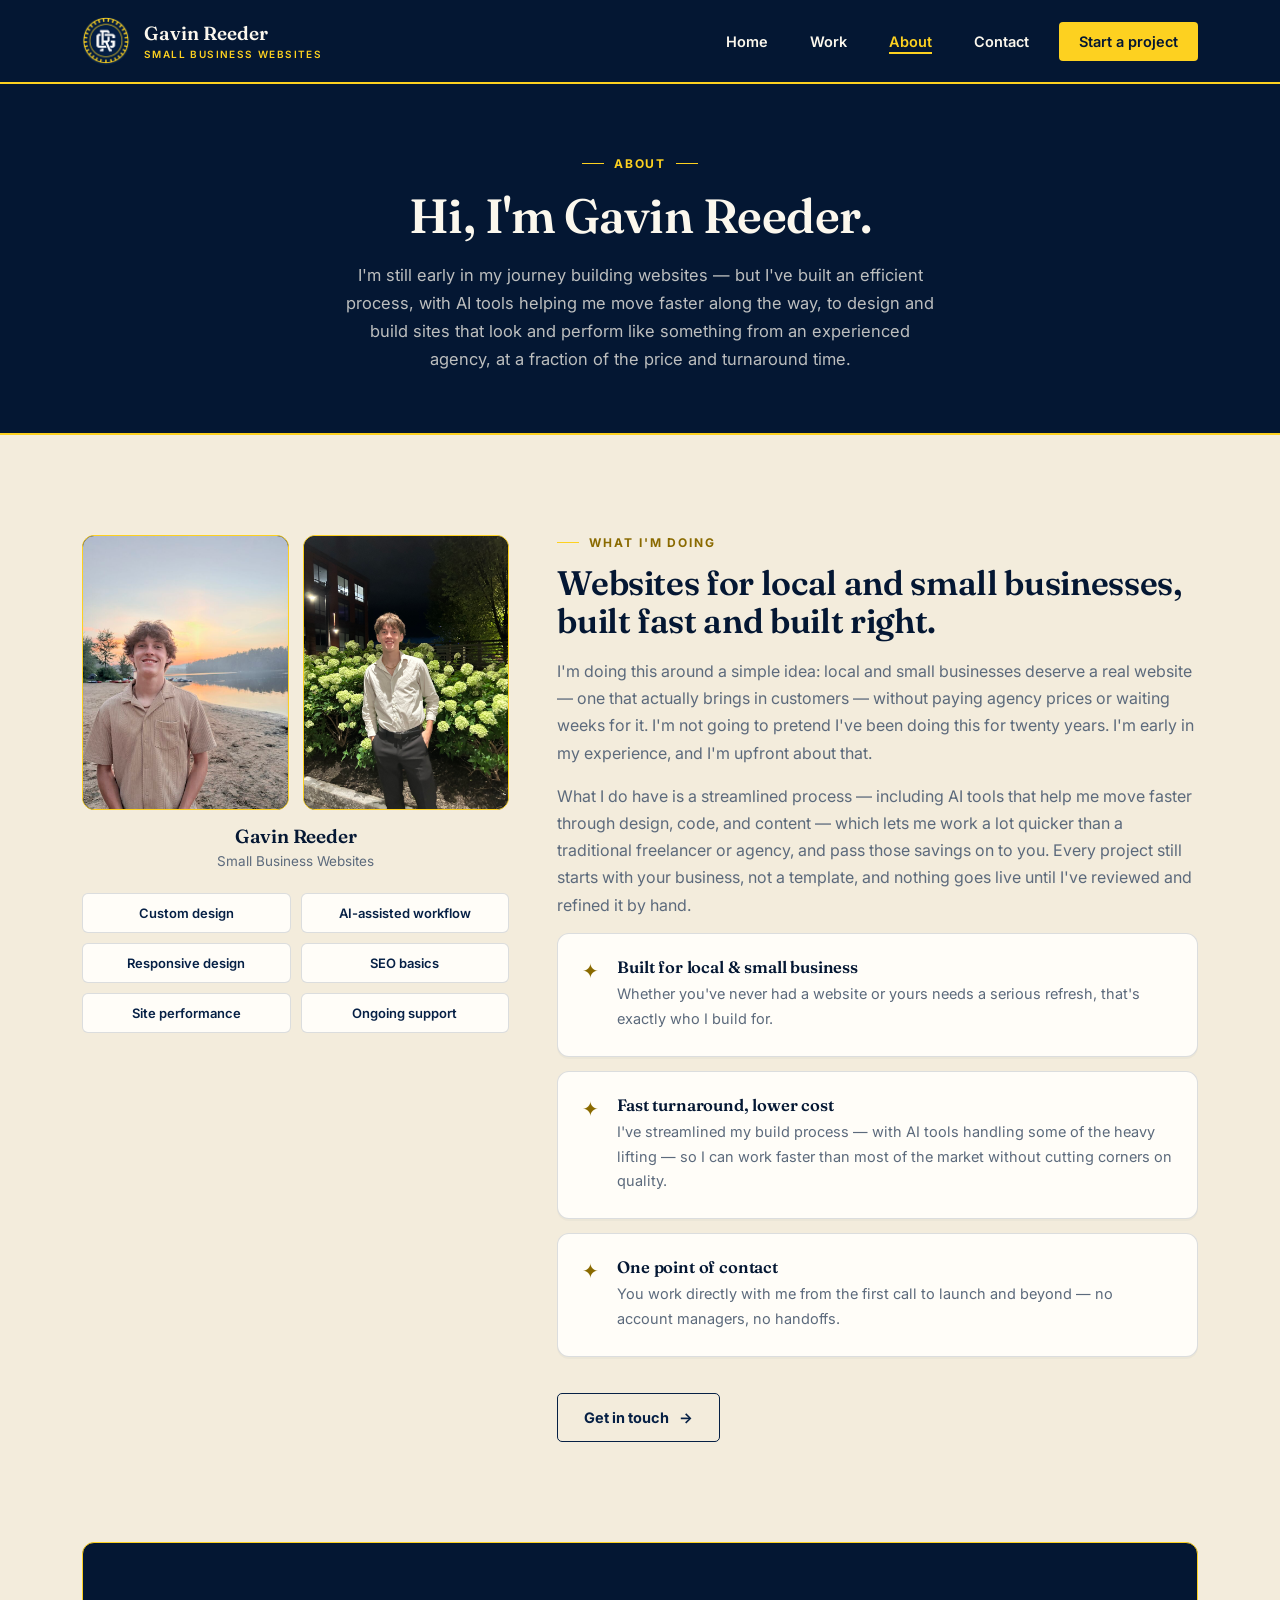
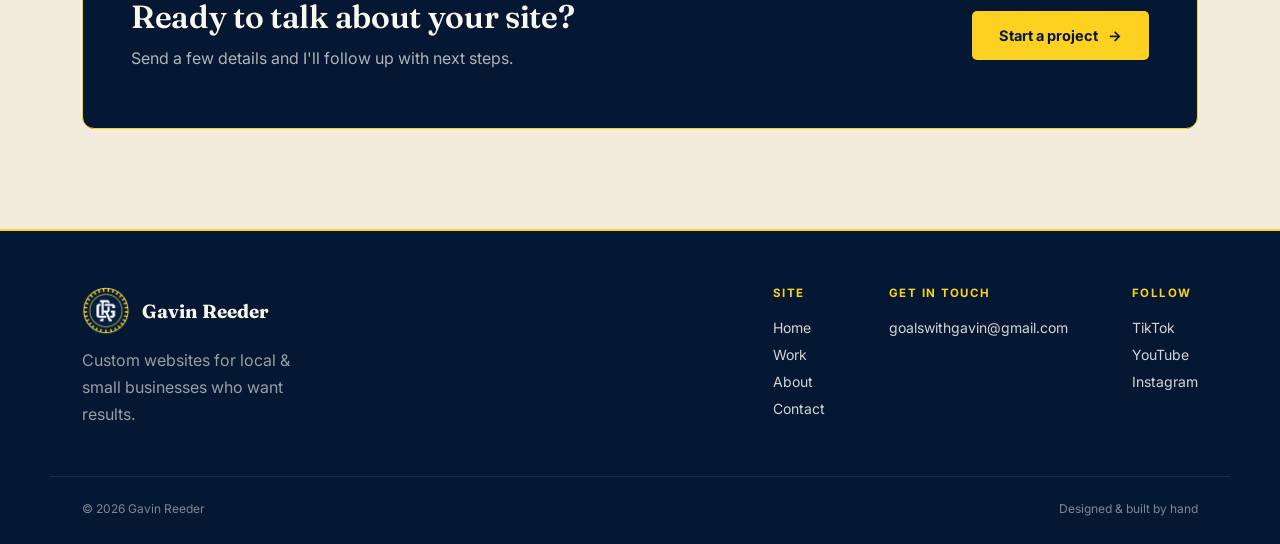
==== about.html @ 05ed4ef5 "Add files via upload" ====
<!DOCTYPE html>
<html lang="en">
<head>
<!-- Google tag (gtag.js) -->
<script async src="https://www.googletagmanager.com/gtag/js?id=G-11JY5V5HE5"></script>
<script>
  window.dataLayer = window.dataLayer || [];
  function gtag(){dataLayer.push(arguments);}
  gtag('js', new Date());

  gtag('config', 'G-11JY5V5HE5');
</script>
<meta charset="UTF-8">
<meta name="viewport" content="width=device-width, initial-scale=1.0">
<title>About — Gavin Reeder</title>
<meta name="description" content="About Gavin Reeder — custom websites for local and small businesses.">
<link rel="icon" href="/favicon.ico" sizes="48x48">
<link rel="icon" type="image/png" href="/favicon.png" sizes="192x192">
<link rel="apple-touch-icon" href="/apple-touch-icon.png">
<link rel="stylesheet" href="styles.css">
</head>
<body>

<nav class="site-nav">
  <div class="wrap">
    <a href="index.html" class="brand">
      <div class="seal sm"><div class="seal-core"><img src="logo-center.png" alt="Gavin Reeder"></div></div>
      <div class="brand-text">Gavin Reeder<small>Small Business Websites</small></div>
    </a>
    <button class="nav-toggle" aria-label="Toggle menu" aria-expanded="false">☰</button>
    <ul class="nav-links" data-mobile-open="false">
      <li><a href="index.html">Home</a></li>
      <li><a href="work.html">Work</a></li>
      <li><a href="about.html" aria-current="page">About</a></li>
      <li><a href="contact.html">Contact</a></li>
      <li><a href="contact.html" class="nav-cta">Start a project</a></li>
    </ul>
  </div>
</nav>

<header class="page-hero">
  <div class="wrap">
    <div class="eyebrow">About</div>
    <h1>Hi, I'm Gavin Reeder.</h1>
    <p class="lead">I'm still early in my journey building websites — but I've built an efficient process, with AI tools helping me move faster along the way, to design and build sites that look and perform like something from an experienced agency, at a fraction of the price and turnaround time.</p>
  </div>
</header>

<section>
  <div class="wrap about-grid">
    <div class="reveal">
      <div class="portrait-pair">
        <div class="portrait">
          <img src="gavin-reeder.jpg" alt="Gavin Reeder" style="width:100%; height:100%; object-fit:cover; border-radius:calc(var(--radius) - 1px);">
        </div>
        <div class="portrait">
          <img src="gavin-reeder-2.jpg" alt="Gavin Reeder" style="width:100%; height:100%; object-fit:cover; border-radius:calc(var(--radius) - 1px);">
        </div>
      </div>
      <div style="text-align:center; margin-top:16px;">
        <h3 style="font-size:19px;">Gavin Reeder</h3>
        <p style="font-size:13.5px; margin-top:2px;">Small Business Websites</p>
      </div>
      <div class="skills-list">
        <div>Custom design</div>
        <div>AI-assisted workflow</div>
        <div>Responsive design</div>
        <div>SEO basics</div>
        <div>Site performance</div>
        <div>Ongoing support</div>
      </div>
    </div>

    <div class="reveal">
      <div class="eyebrow left">What I'm doing</div>
      <h2 style="font-size:clamp(26px,3vw,34px); margin-top:14px;">Websites for local and small businesses, built fast and built right.</h2>
      <p style="margin-top:18px; font-size:16px;">I'm doing this around a simple idea: local and small businesses deserve a real website — one that actually brings in customers — without paying agency prices or waiting weeks for it. I'm not going to pretend I've been doing this for twenty years. I'm early in my experience, and I'm upfront about that.</p>
      <p style="margin-top:16px; font-size:16px;">What I do have is a streamlined process — including AI tools that help me move faster through design, code, and content — which lets me work a lot quicker than a traditional freelancer or agency, and pass those savings on to you. Every project still starts with your business, not a template, and nothing goes live until I've reviewed and refined it by hand.</p>

      <ul class="approach-list">
        <li class="box">
          <span class="mark">✦</span>
          <div>
            <h4>Built for local &amp; small business</h4>
            <p>Whether you've never had a website or yours needs a serious refresh, that's exactly who I build for.</p>
          </div>
        </li>
        <li class="box">
          <span class="mark">✦</span>
          <div>
            <h4>Fast turnaround, lower cost</h4>
            <p>I've streamlined my build process — with AI tools handling some of the heavy lifting — so I can work faster than most of the market without cutting corners on quality.</p>
          </div>
        </li>
        <li class="box">
          <span class="mark">✦</span>
          <div>
            <h4>One point of contact</h4>
            <p>You work directly with me from the first call to launch and beyond — no account managers, no handoffs.</p>
          </div>
        </li>
      </ul>

      <div style="margin-top:36px;">
        <a href="contact.html" class="btn btn-outline">Get in touch <span class="btn-arrow">→</span></a>
      </div>
    </div>
  </div>
</section>

<section style="padding-top:0;">
  <div class="wrap">
    <div class="cta-banner reveal">
      <div>
        <h2>Ready to talk about your site?</h2>
        <p>Send a few details and I'll follow up with next steps.</p>
      </div>
      <a href="contact.html" class="btn btn-primary">Start a project <span class="btn-arrow">→</span></a>
    </div>
  </div>
</section>

<footer class="footer">
  <div class="wrap">
    <div>
      <div class="footer-brand"><div class="seal sm"><div class="seal-core"><img src="logo-center.png" alt="Gavin Reeder"></div></div>Gavin Reeder</div>
      <p style="margin-top:12px; max-width:240px; color:rgba(251,247,237,0.6);">Custom websites for local &amp; small businesses who want results.</p>
    </div>
    <div class="footer-cols">
      <div class="footer-col">
        <h4>Site</h4>
        <a href="index.html">Home</a>
        <a href="work.html">Work</a>
        <a href="about.html">About</a>
        <a href="contact.html">Contact</a>
      </div>
      <div class="footer-col">
        <h4>Get in touch</h4>
        <a href="mailto:goalswithgavin@gmail.com">goalswithgavin@gmail.com</a>
      </div>
      <div class="footer-col">
        <h4>Follow</h4>
        <a href="https://www.tiktok.com/@goalswithgavin" target="_blank" rel="noopener">TikTok</a>
        <a href="https://www.youtube.com/@goalswithgavin" target="_blank" rel="noopener">YouTube</a>
        <a href="https://www.instagram.com/goals.withgavin" target="_blank" rel="noopener">Instagram</a>
      </div>
    </div>
  </div>
  <div class="wrap footer-bottom">
    <span>© <span data-year></span> Gavin Reeder</span>
    <span>Designed &amp; built by hand</span>
  </div>
</footer>

<script src="script.js"></script>
</body>
</html>
---- styles.css ----
/* ============================================
   TRUST MARK — design tokens (blue / gold / cream)
   ============================================ */
@import url('https://fonts.googleapis.com/css2?family=Fraunces:opsz,wght@9..144,400;9..144,500;9..144,600;9..144,700&family=Inter:wght@400;500;600;700&display=swap');

:root{
  --cream:      #F3ECDC;
  --cream-2:    #FBF7ED;
  --paper:      #FFFDF8;
  --navy:       #062045;
  --navy-2:     #041733;
  --navy-3:     #0B2D5F;
  --gold:       #FDD120;
  --gold-2:     #FDD120;
  --gold-hover: #FFE066;
  --gold-ink:   #8A6A00;
  --gold-soft:  rgba(253,209,32,0.16);
  --ink:        #1B2B3E;
  --muted:      #5C6A7C;
  --border:     rgba(6,32,69,0.14);

  --font-display: 'Fraunces', serif;
  --font-body:    'Inter', sans-serif;

  --max: 1180px;
  --radius: 12px;
}

*{ box-sizing: border-box; }
html{ scroll-behavior: smooth; }
body{
  margin:0;
  font-family: var(--font-body);
  color: var(--ink);
  background: var(--cream);
  -webkit-font-smoothing: antialiased;
}
img{ max-width:100%; display:block; }
a{ color: inherit; text-decoration: none; }
ul{ margin:0; padding:0; list-style:none; }
::selection{ background: var(--gold-2); color: var(--navy-2); }

@media (prefers-reduced-motion: reduce){
  *{ animation-duration: 0.01ms !important; animation-iteration-count: 1 !important; transition-duration: 0.01ms !important; scroll-behavior: auto !important; }
}
a:focus-visible, button:focus-visible, input:focus-visible, textarea:focus-visible, select:focus-visible{
  outline: 2px solid var(--gold);
  outline-offset: 3px;
}

.wrap{ max-width: var(--max); margin: 0 auto; padding: 0 32px; }

h1,h2,h3,h4{
  font-family: var(--font-display);
  color: var(--navy-2);
  line-height: 1.12;
  margin: 0;
  font-weight: 600;
  letter-spacing: -0.01em;
}

.eyebrow{
  font-family: var(--font-body);
  font-weight: 700;
  font-size: 12px;
  letter-spacing: 0.16em;
  text-transform: uppercase;
  color: var(--gold-ink);
  display:flex; align-items:center; justify-content:center; gap:10px;
}
.eyebrow::before, .eyebrow::after{ content:""; width: 22px; height: 1px; background: var(--gold); display:inline-block; }
.eyebrow.left{ justify-content:flex-start; }
.eyebrow.left::after{ display:none; }

p{ line-height: 1.7; color: var(--muted); margin: 0; }

/* ============================================
   Seal / medallion — signature motif
   ============================================ */
.seal{
  width: 76px; height: 76px;
  flex-shrink:0;
  display:flex; align-items:center; justify-content:center;
}
.seal{ position:relative; }
.seal::before{
  content:""; position:absolute; inset:0;
  background: url('logo-ring.png') center/contain no-repeat;
  animation: seal-rotate 40s linear infinite;
}
.seal-core{ width:100%; height:100%; position:relative; z-index:1; }
.seal-core img{ width:100%; height:100%; object-fit:contain; display:block; }
.seal.sm{ width:48px; height:48px; }
.home-hero .seal{ width:132px; height:132px; }

/* ============================================
   Nav — full-width top band
   ============================================ */
.site-nav{
  position: sticky; top:0; z-index: 100;
  background: var(--navy-2);
  border-bottom: 2px solid var(--gold);
}
.site-nav .wrap{
  display:flex; align-items:center; justify-content:space-between;
  height: 82px;
}
.brand{ display:flex; align-items:center; gap:14px; }
.brand-text{ font-family: var(--font-display); font-weight:600; color: var(--cream-2); font-size: 19px; line-height:1.2; }
.brand-text small{
  display:block; font-family: var(--font-body); font-weight:600; font-size: 10px;
  letter-spacing: 0.14em; color: var(--gold-2); text-transform: uppercase; margin-top: 3px;
}

.nav-links{ display:flex; align-items:center; gap: 6px; }
.nav-links > li{ position: relative; }
.nav-links a{
  font-family: var(--font-body); font-weight: 600; font-size: 14.5px;
  color: var(--cream-2);
  padding: 10px 18px;
  display:block;
  border-radius: 4px;
  position: relative;
  transition: color 0.2s ease;
}
.nav-links a::after{
  content:""; position:absolute; left:18px; right:18px; bottom:6px; height:2px;
  background: var(--gold-2); transform: scaleX(0); transform-origin:left;
  transition: transform 0.22s ease;
}
.nav-links a:hover{ color: var(--gold-2); }
.nav-links a:hover::after,
.nav-links a[aria-current="page"]::after{ transform: scaleX(1); }
.nav-links a[aria-current="page"]{ color: var(--gold-2); }

.nav-cta{
  font-family: var(--font-body); font-weight: 700; font-size: 14px;
  color: var(--navy-2) !important;
  background: var(--gold-2);
  padding: 11px 20px !important;
  border-radius: 4px;
  margin-left: 6px;
}
.nav-cta::after{ display:none; }
.nav-cta:hover{ background: var(--gold-hover) !important; color: var(--navy-2) !important; }

.nav-toggle{
  display:none;
  background:none; border:1px solid rgba(255,255,255,0.25); border-radius:4px;
  width:42px; height:42px; color: var(--cream-2);
  align-items:center; justify-content:center; cursor:pointer; font-size:18px;
}

@media (max-width: 900px){
  .nav-links{
    position: fixed; top: 82px; left:0; right:0; bottom:0;
    background: var(--navy-2);
    flex-direction: column; align-items: stretch;
    padding: 20px; gap: 4px;
    transform: translateX(100%);
    transition: transform 0.25s ease;
    overflow-y:auto;
    border-top: 1px solid rgba(255,255,255,0.1);
  }
  .nav-links[data-mobile-open="true"]{ transform: translateX(0); }
  .nav-links > li{ width:100%; }
  .nav-links a{ width:100%; padding: 16px 12px; font-size:16px; }
  .nav-toggle{ display:flex; }
  .nav-cta{ text-align:center; margin-top:10px; }
}

/* ============================================
   Buttons
   ============================================ */
.btn{
  display:inline-flex; align-items:center; gap:10px;
  font-family: var(--font-body); font-weight:700; font-size: 14.5px;
  padding: 15px 26px;
  border-radius: 5px;
  border: 1.5px solid transparent;
  cursor:pointer;
  transition: all 0.2s ease;
}
.btn-primary{ background: var(--gold-2); color: var(--navy-2); }
.btn-primary:hover{ background: var(--gold-hover); transform: translateY(-2px); }
.btn-outline{ border-color: var(--navy); color: var(--navy); background: transparent; }
.btn-outline:hover{ background: var(--navy); color: var(--cream-2); }
.btn-outline-light{ border-color: rgba(255,255,255,0.4); color: var(--cream-2); }
.btn-outline-light:hover{ border-color: var(--gold-2); color: var(--gold-2); }
.btn-arrow{ transition: transform 0.2s ease; }
.btn:hover .btn-arrow{ transform: translateX(3px); }

/* ============================================
   Boxes / cards — shared building block
   ============================================ */
.box{
  background: var(--paper);
  border: 1px solid var(--border);
  border-radius: var(--radius);
  box-shadow: 0 2px 0 rgba(6,32,69,0.03);
  position: relative;
}
.box-gold-top{ border-top: 3px solid var(--gold-2); }

section{ padding: 100px 0; }
@media (max-width: 700px){ section{ padding: 68px 0; } }

/* ============================================
   Page hero (secondary pages)
   ============================================ */
.page-hero{
  background: var(--navy-2);
  padding: 72px 0 60px;
  text-align:center;
  position:relative;
  border-bottom: 2px solid var(--gold);
}
.page-hero .eyebrow, .home-hero .eyebrow{ color: var(--gold-2); }
.page-hero .eyebrow::before, .page-hero .eyebrow::after, .home-hero .eyebrow::before, .home-hero .eyebrow::after{ background: var(--gold-2); }
.page-hero h1{ color: var(--cream-2); font-size: clamp(32px, 4.4vw, 48px); margin: 18px auto 0; max-width: 720px; }
.page-hero p.lead{ color: rgba(251,247,237,0.75); max-width: 600px; margin: 18px auto 0; font-size: 16.5px; }

/* ============================================
   HOME — hero
   ============================================ */
.home-hero{ background: var(--navy-2); text-align:center; padding: 76px 0 0; position: relative; border-bottom: 2px solid var(--gold); overflow:hidden; }
.home-hero::before{
  content:""; position:absolute; inset:0;
  background: radial-gradient(ellipse 60% 50% at 50% 0%, rgba(253,209,32,0.10), transparent 70%);
  pointer-events:none;
}
.home-hero .wrap{ position:relative; }
.home-hero .seal{ margin: 0 auto 26px; }
.home-hero h1{ color: var(--cream-2); font-size: clamp(38px, 5.4vw, 62px); max-width: 820px; margin: 0 auto; }
.home-hero h1 em{ font-style: italic; color: var(--gold-2); }
.home-hero p.lead{ color: rgba(251,247,237,0.78); max-width: 560px; margin: 22px auto 0; font-size: 17px; }
.hero-actions{ display:flex; gap:16px; justify-content:center; margin-top: 34px; flex-wrap:wrap; }

/* Trust bar — boxed stat/feature strip under hero */
.trust-bar{
  display:grid; grid-template-columns: repeat(4, 1fr);
  gap: 2px; background: var(--gold); 
  margin-top: 64px; border: 1px solid var(--gold);
}
.trust-item{
  background: var(--navy-2); padding: 26px 20px; text-align:center;
}
.trust-item .icon{ font-family: var(--font-display); font-size: 22px; color: var(--gold-2); }
.trust-item strong{ display:block; font-family: var(--font-body); font-weight:700; font-size: 13.5px; color: var(--cream-2); margin-top: 10px; }
.trust-item span{ display:block; font-size: 12px; color: rgba(251,247,237,0.6); margin-top: 4px; }
@media (max-width: 800px){ .trust-bar{ grid-template-columns: 1fr 1fr; } }

/* ============================================
   Why section
   ============================================ */
.why-grid{ display:grid; grid-template-columns: 1fr 1fr; gap: 28px; margin-top: 48px; }
@media (max-width: 800px){ .why-grid{ grid-template-columns: 1fr; } }
.why-card{ padding: 34px; }
.why-card .mark{ font-family: var(--font-display); font-size: 34px; color: var(--gold-ink); line-height:1; }
.why-card h3{ font-size: 20px; margin-top: 16px; }
.why-card p{ margin-top: 10px; font-size: 14.5px; }

/* ============================================
   Process
   ============================================ */
.process-grid{ display:grid; grid-template-columns: repeat(3, 1fr); gap: 24px; margin-top: 48px; }
@media (max-width: 800px){ .process-grid{ grid-template-columns: 1fr; } }
.process-step{ padding: 34px 28px; text-align:left; }
.process-step .step-num{
  display:inline-flex; align-items:center; justify-content:center;
  width: 34px; height:34px; border-radius:50%;
  background: var(--navy); color: var(--gold-2);
  font-family: var(--font-display); font-size: 14px; font-weight:600;
}
.process-step h3{ font-size: 19px; margin-top: 18px; }
.process-step p{ margin-top: 10px; font-size: 14.5px; }

/* ============================================
   Results cards
   ============================================ */
.results-grid{ display:grid; grid-template-columns: repeat(3, 1fr); gap: 26px; margin-top: 48px; }
@media (max-width: 980px){ .results-grid{ grid-template-columns: 1fr 1fr; } }
@media (max-width: 660px){ .results-grid{ grid-template-columns: 1fr; } }

.result-card{ overflow:hidden; transition: transform 0.25s ease, box-shadow 0.25s ease; }
.result-card:hover{ transform: translateY(-4px); box-shadow: 0 18px 34px rgba(6,32,69,0.14); }
.result-thumb{
  height: 150px;
  background: linear-gradient(135deg, var(--navy), var(--navy-3));
  position:relative;
  display:flex; align-items:flex-start; justify-content:space-between;
  padding: 16px;
}
.result-thumb.logo-thumb{ background: #FAF2E5; align-items:center; justify-content:center; }
.result-thumb.logo-thumb img{ max-height: 100%; max-width: 100%; object-fit:contain; }
.result-thumb.logo-thumb .tag{ position:absolute; top:16px; left:16px; }
.result-thumb .tag{
  font-family: var(--font-body); font-size: 11px; font-weight:700; letter-spacing:0.04em; text-transform:uppercase;
  color: var(--navy-2); background: var(--gold-2);
  padding: 5px 11px; border-radius:3px;
}
.result-body{ padding: 22px 24px 26px; }
.result-body h3{ font-size: 18px; }
.result-body p{ font-size: 14px; margin-top: 8px; }
.result-metrics{ display:flex; gap: 24px; margin-top: 18px; padding-top:18px; border-top: 1px solid var(--border); }
.result-metrics div strong{ display:block; font-family: var(--font-display); font-size: 21px; color: var(--navy); }
.result-metrics div span{ font-family: var(--font-body); font-size: 10.5px; color: var(--muted); text-transform:uppercase; letter-spacing:0.05em; font-weight:600; }

.example-flag{
  display:inline-flex; align-items:center; gap:6px;
  font-family: var(--font-body); font-size: 11px; font-weight:600; color: var(--muted);
  border: 1px dashed var(--border); padding: 4px 10px; border-radius: 20px;
}

/* ============================================
   Testimonial
   ============================================ */
.testimonial{ padding: 44px; text-align:center; max-width: 720px; margin: 48px auto 0; }
.testimonial .quote-mark{ font-family: var(--font-display); font-size: 54px; color: var(--gold-2); line-height:0.5; display:block; margin-bottom: 10px; }
.testimonial p.quote{ font-family: var(--font-display); font-size: 21px; color: var(--navy-2); font-style: italic; line-height:1.5; }
.testimonial .attribution{ margin-top: 20px; font-family: var(--font-body); font-weight:700; font-size: 13.5px; color: var(--navy); }
.testimonial .attribution span{ display:block; font-weight:400; color: var(--muted); font-size: 12.5px; margin-top:2px; }

/* ============================================
   CTA banner
   ============================================ */
.cta-banner{
  background: var(--navy-2);
  border: 1px solid var(--gold);
  border-radius: var(--radius);
  padding: 56px 48px;
  display:flex; justify-content:space-between; align-items:center; gap: 30px; flex-wrap:wrap;
  position:relative; overflow:hidden;
}
.cta-banner h2{ color: var(--cream-2); font-size: clamp(24px,3vw,32px); max-width: 480px; }
.cta-banner p{ color: rgba(251,247,237,0.7); margin-top:10px; }

/* ============================================
   About page
   ============================================ */
.about-grid{ display:grid; grid-template-columns: 0.8fr 1.2fr; gap: 48px; align-items:start; }
@media (max-width: 900px){ .about-grid{ grid-template-columns: 1fr; } }
.portrait{
  aspect-ratio: 4/5; border-radius: var(--radius);
  background: var(--navy-2);
  border: 1px solid var(--gold);
  position:relative; overflow:hidden;
  display:flex; align-items:center; justify-content:center;
  padding: 30px;
}
.portrait span{ font-family: var(--font-body); font-size: 12.5px; color: rgba(251,247,237,0.6); text-align:center; }
.portrait-pair{ display:grid; grid-template-columns: 1fr 1fr; gap: 14px; }
.portrait-pair .portrait{ aspect-ratio: 3/4; padding:0; }
@media (max-width: 500px){ .portrait-pair{ grid-template-columns: 1fr 1fr; gap: 10px; } }
.skills-list{ display:grid; grid-template-columns: 1fr 1fr; gap: 10px; margin-top: 20px; }
.skills-list div{
  font-family: var(--font-body); font-weight:600; font-size: 13px; color: var(--navy);
  border: 1px solid var(--border); border-radius: 6px; padding: 11px 14px;
  background: var(--paper); text-align:center;
}
.approach-list{ margin-top: 10px; }
.approach-list li{ display:flex; gap:18px; padding: 24px; margin-top:14px; }
.approach-list .mark{ font-family: var(--font-display); color: var(--gold-ink); font-size: 20px; flex-shrink:0; }
.approach-list h4{ font-size: 16.5px; }
.approach-list p{ margin-top:6px; font-size: 14.5px; }

/* ============================================
   Contact page
   ============================================ */
.contact-grid{ display:grid; grid-template-columns: 1fr 1fr; gap: 40px; align-items:start; }
@media (max-width: 900px){ .contact-grid{ grid-template-columns: 1fr; } }
.contact-form-box{ padding: 40px; }
.field{ margin-bottom: 20px; }
.field label{ display:block; font-family: var(--font-body); font-weight:700; font-size: 12px; letter-spacing:0.04em; color: var(--navy); margin-bottom: 8px; }
.field input, .field textarea, .field select{
  width:100%; padding: 13px 14px; border-radius: 6px;
  border: 1px solid var(--border); background: var(--cream-2);
  font-family: var(--font-body); font-size: 15px; color: var(--ink);
}
.field textarea{ resize: vertical; min-height: 130px; }
.field input:focus, .field textarea:focus, .field select:focus{ border-color: var(--gold-ink); outline:none; background: var(--paper); }
.contact-info{ background: var(--navy-2); border: 1px solid var(--gold); border-radius: var(--radius); padding: 40px; }
.contact-info h3{ color: var(--cream-2); font-size: 21px; }
.contact-info p{ color: rgba(251,247,237,0.7); margin-top: 12px; }
.contact-email{
  display:flex; align-items:center; justify-content:space-between; gap:10px; flex-wrap:wrap;
  margin-top: 26px; padding: 16px 18px; background: rgba(255,255,255,0.05);
  border: 1px solid rgba(253,209,32,0.35); border-radius: 6px;
  font-family: var(--font-body); font-size: 13.5px; color: var(--cream-2);
}
.contact-meta{ margin-top: 26px; }
.contact-meta div{ display:flex; justify-content:space-between; padding: 13px 0; border-top: 1px solid rgba(255,255,255,0.1); font-size: 13.5px; }
.contact-meta div span:first-child{ font-family: var(--font-body); font-weight:700; color: var(--gold-2); text-transform:uppercase; font-size: 11px; letter-spacing:0.05em; }
.contact-meta div span:last-child{ color: var(--cream-2); }

/* ============================================
   Sheet-style section divider
   ============================================ */
.section-head{ text-align:center; max-width: 640px; margin: 0 auto; }
.section-head h2{ font-size: clamp(28px,3.4vw,38px); margin-top:16px; }

/* ============================================
   Footer
   ============================================ */
.footer{
  background: var(--navy-2);
  color: rgba(251,247,237,0.65);
  padding: 56px 0 28px;
  border-top: 2px solid var(--gold);
}
.footer .wrap{ display:flex; flex-wrap:wrap; gap: 32px; justify-content:space-between; align-items:flex-start; }
.footer-brand{ display:flex; align-items:center; gap:12px; font-family: var(--font-display); color: var(--cream-2); font-size: 19px; font-weight:700; }
.footer-cols{ display:flex; gap: 64px; flex-wrap:wrap; }
.footer-col h4{ font-family: var(--font-body); font-size: 11.5px; font-weight:700; letter-spacing: 0.12em; color: var(--gold-2); text-transform: uppercase; margin-bottom: 14px; }
.footer-col a{ display:block; color: var(--cream-2); font-size: 14px; padding: 5px 0; opacity: 0.85; }
.footer-col a:hover{ color: var(--gold-2); opacity:1; }
.footer-bottom{
  margin-top: 48px; padding-top: 24px; border-top: 1px solid rgba(255,255,255,0.1);
  font-family: var(--font-body); font-size: 12px; color: rgba(251,247,237,0.5);
  display:flex; justify-content:space-between; flex-wrap:wrap; gap:10px;
}

/* ============================================
   Reveal on scroll
   ============================================ */
.reveal{ opacity:0; transform: translateY(18px); transition: opacity 0.6s ease, transform 0.6s ease; }
.reveal.in{ opacity:1; transform: translateY(0); }

@keyframes seal-rotate{ to{ transform: rotate(360deg); } }
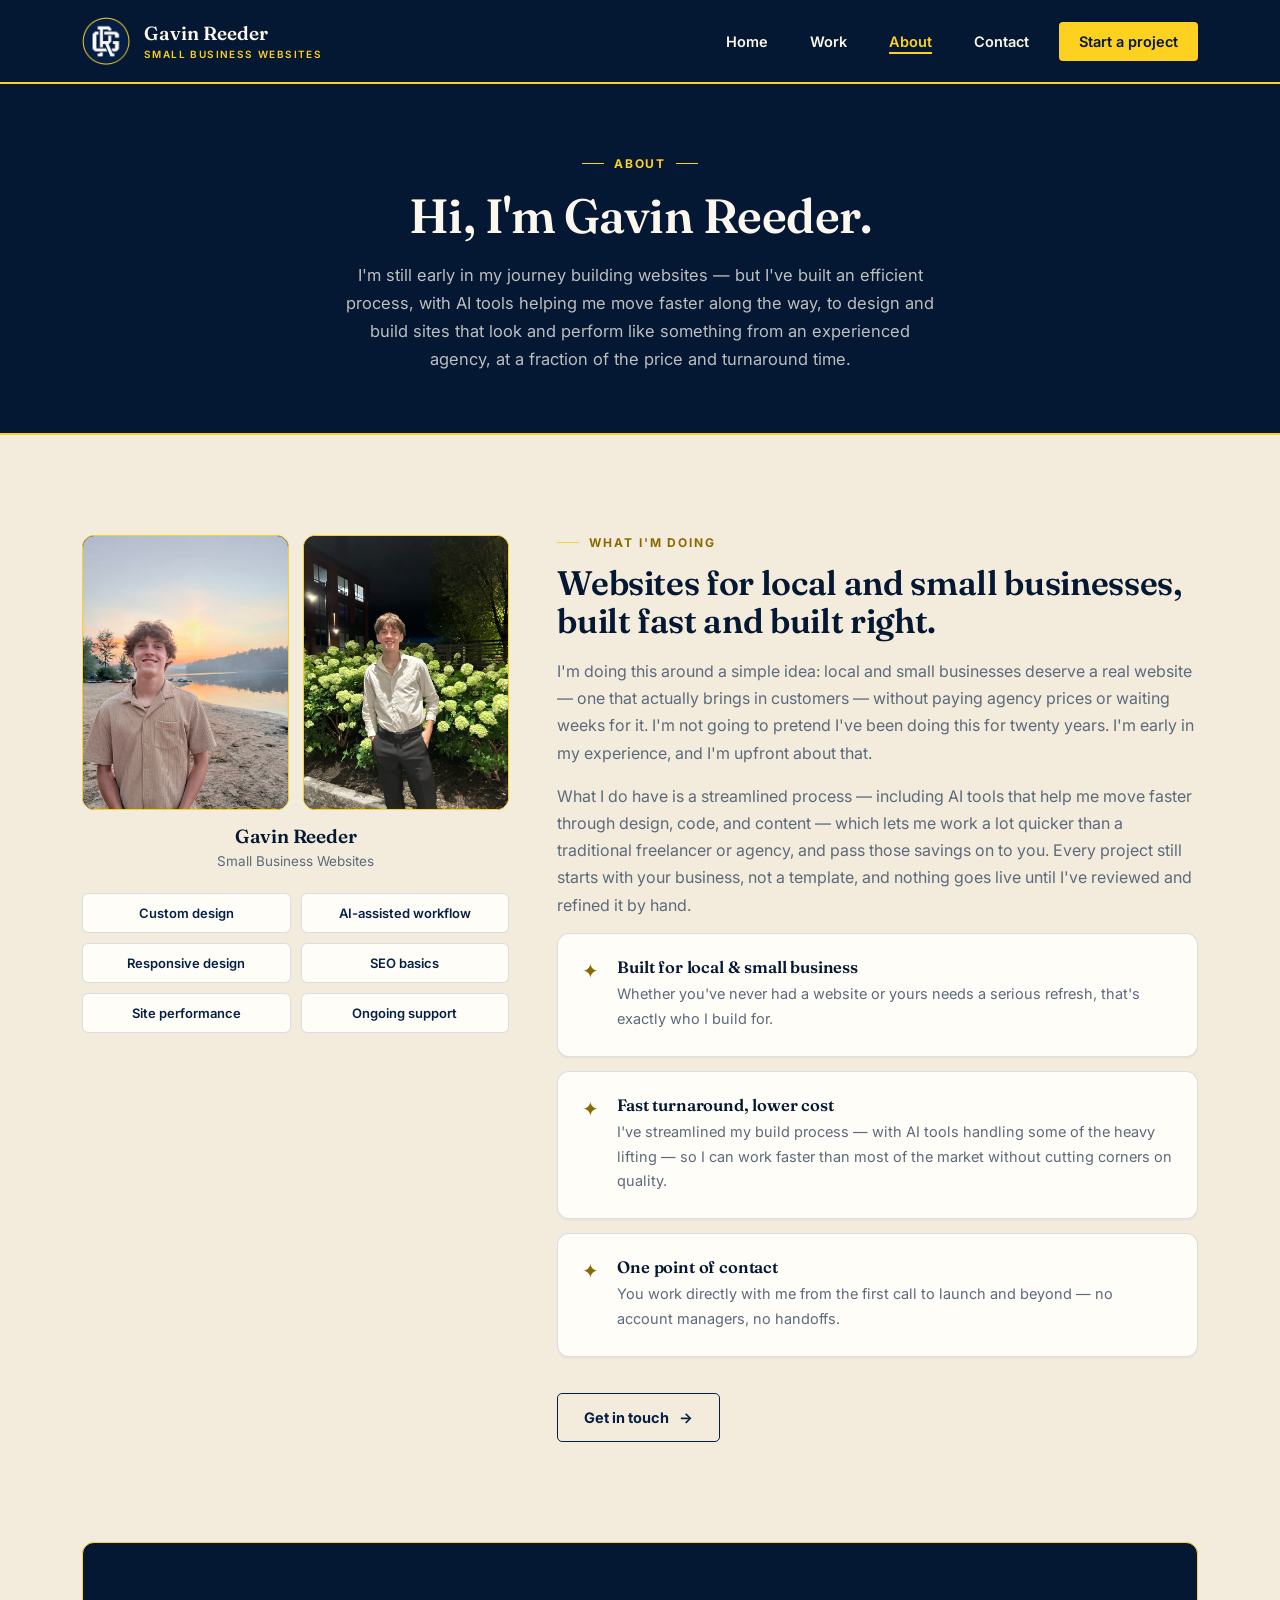
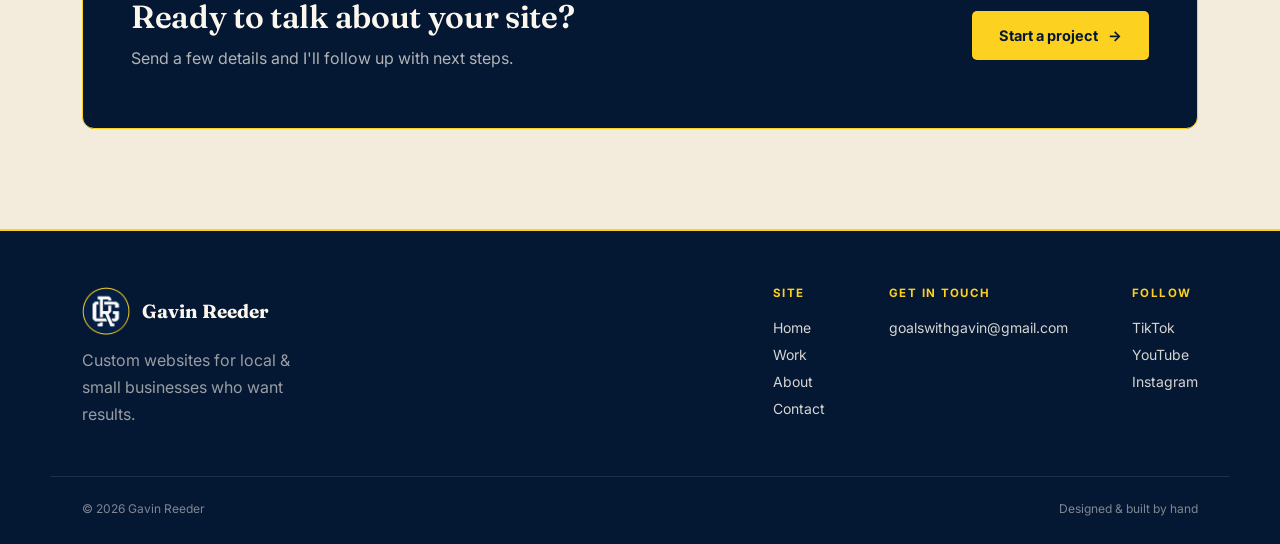
==== commit fc6a7dd0: "Add files via upload" ====
--- a/about.html
+++ b/about.html
@@ -24,7 +24,7 @@
 <nav class="site-nav">
   <div class="wrap">
     <a href="index.html" class="brand">
-      <div class="seal sm"><div class="seal-core"><img src="logo-center.png" alt="Gavin Reeder"></div></div>
+      <div class="seal sm"><div class="seal-core"><img src="logo-small.png" alt="Gavin Reeder"></div></div>
       <div class="brand-text">Gavin Reeder<small>Small Business Websites</small></div>
     </a>
     <button class="nav-toggle" aria-label="Toggle menu" aria-expanded="false">☰</button>
@@ -123,7 +123,7 @@
 <footer class="footer">
   <div class="wrap">
     <div>
-      <div class="footer-brand"><div class="seal sm"><div class="seal-core"><img src="logo-center.png" alt="Gavin Reeder"></div></div>Gavin Reeder</div>
+      <div class="footer-brand"><div class="seal sm"><div class="seal-core"><img src="logo-small.png" alt="Gavin Reeder"></div></div>Gavin Reeder</div>
       <p style="margin-top:12px; max-width:240px; color:rgba(251,247,237,0.6);">Custom websites for local &amp; small businesses who want results.</p>
     </div>
     <div class="footer-cols">
--- a/styles.css
+++ b/styles.css
@@ -91,6 +91,7 @@
 .seal-core{ width:100%; height:100%; position:relative; z-index:1; }
 .seal-core img{ width:100%; height:100%; object-fit:contain; display:block; }
 .seal.sm{ width:48px; height:48px; }
+.seal.sm::before{ display:none; }
 .home-hero .seal{ width:132px; height:132px; }
 
 /* ============================================
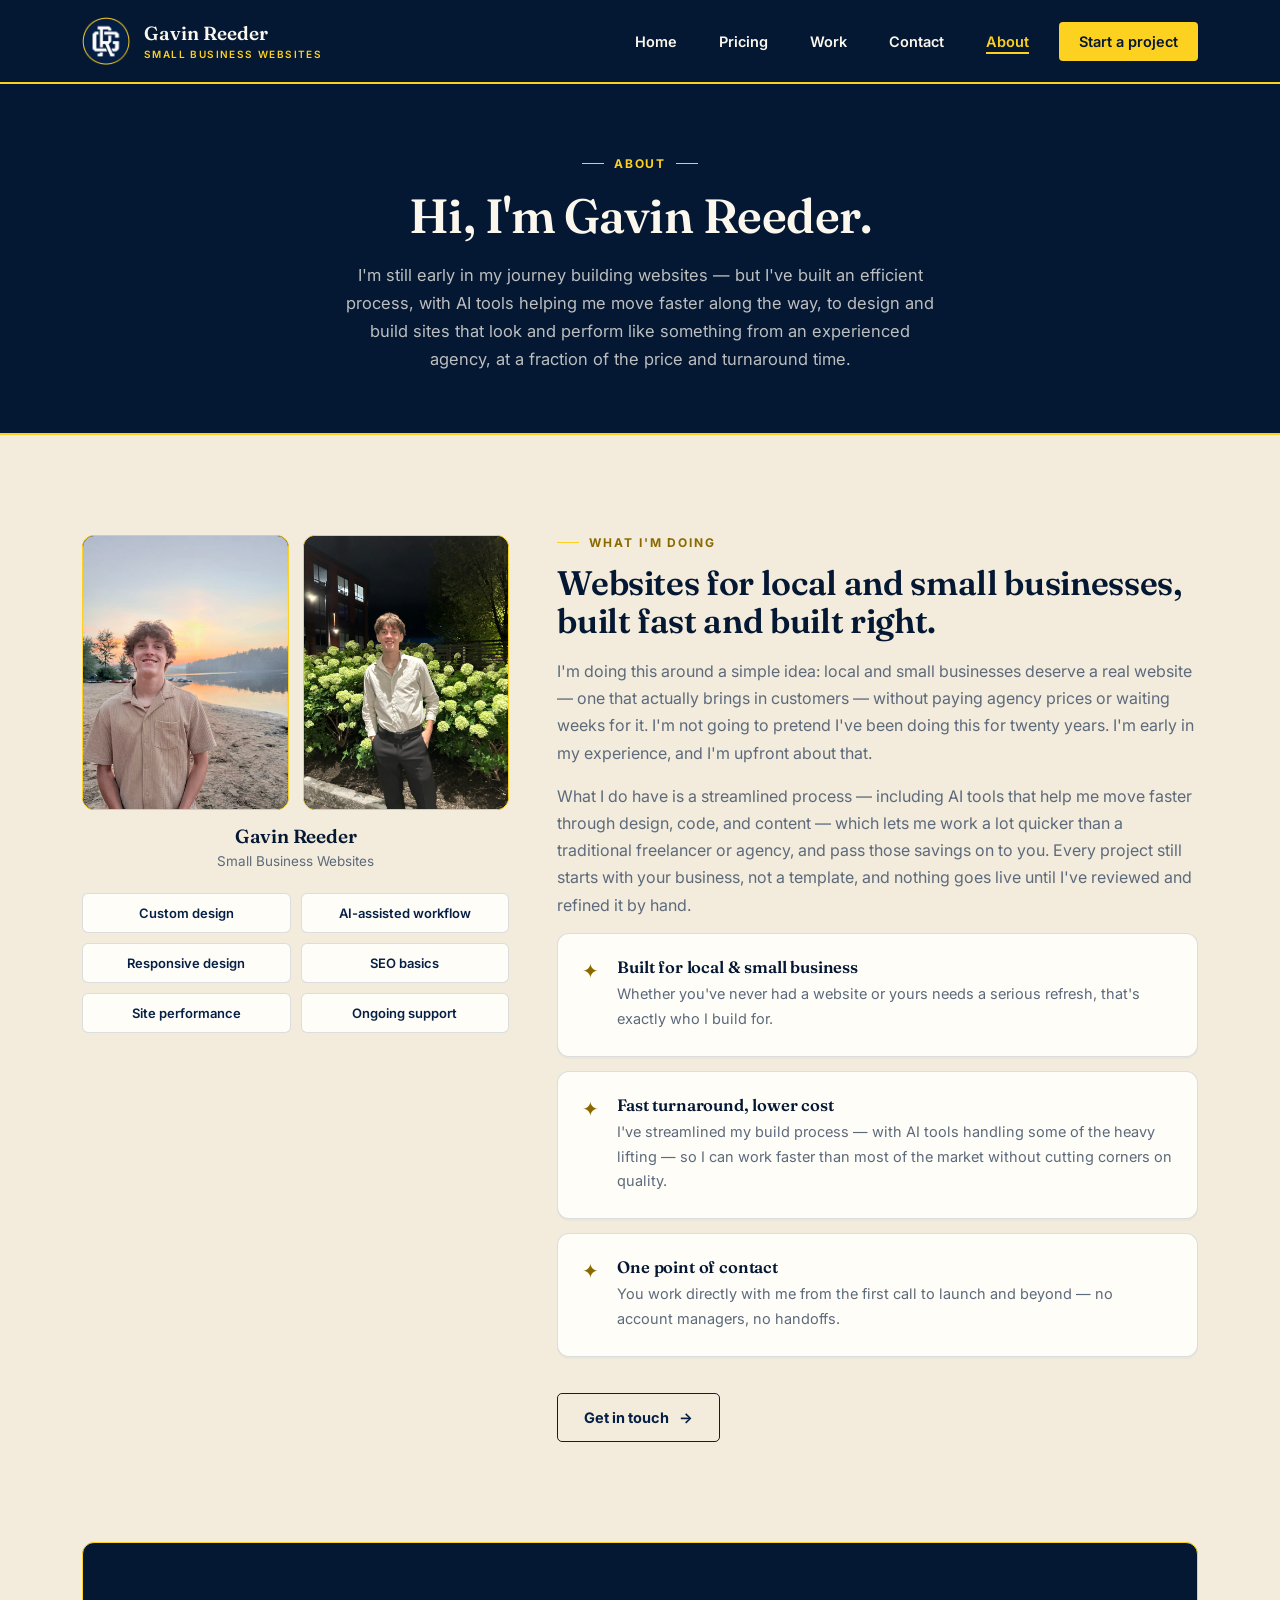
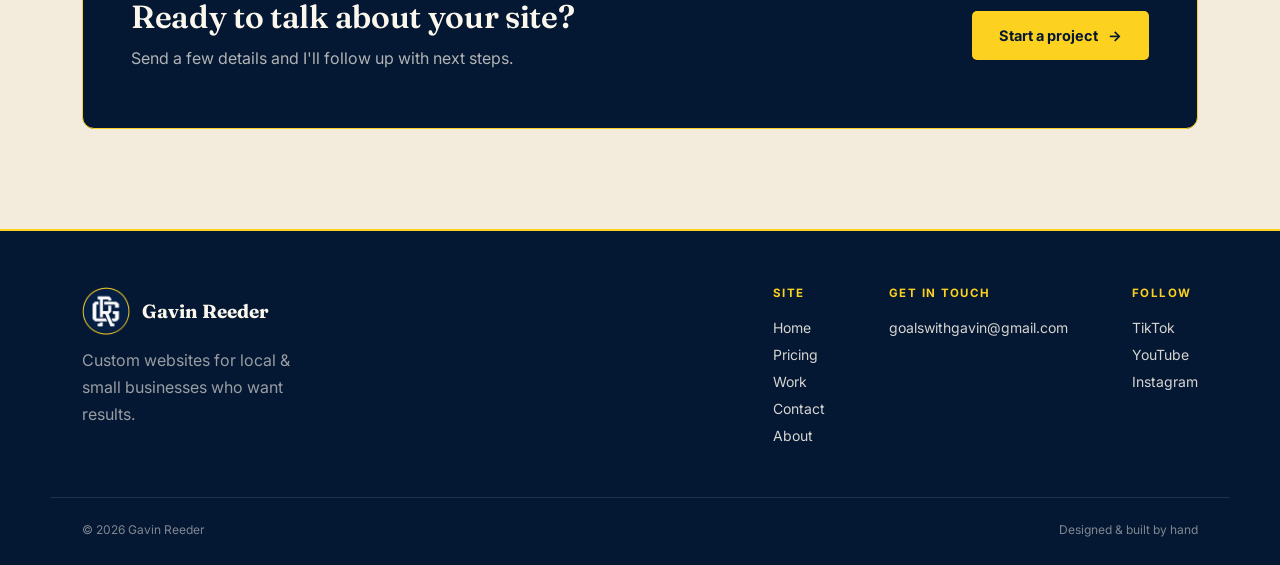
==== commit da97d17a: "Add files via upload" ====
--- a/about.html
+++ b/about.html
@@ -30,9 +30,10 @@
     <button class="nav-toggle" aria-label="Toggle menu" aria-expanded="false">☰</button>
     <ul class="nav-links" data-mobile-open="false">
       <li><a href="index.html">Home</a></li>
+      <li><a href="pricing.html">Pricing</a></li>
       <li><a href="work.html">Work</a></li>
+      <li><a href="contact.html">Contact</a></li>
       <li><a href="about.html" aria-current="page">About</a></li>
-      <li><a href="contact.html">Contact</a></li>
       <li><a href="contact.html" class="nav-cta">Start a project</a></li>
     </ul>
   </div>
@@ -130,9 +131,10 @@
       <div class="footer-col">
         <h4>Site</h4>
         <a href="index.html">Home</a>
+        <a href="pricing.html">Pricing</a>
         <a href="work.html">Work</a>
+        <a href="contact.html">Contact</a>
         <a href="about.html">About</a>
-        <a href="contact.html">Contact</a>
       </div>
       <div class="footer-col">
         <h4>Get in touch</h4>
--- a/styles.css
+++ b/styles.css
@@ -428,3 +428,20 @@
 .reveal.in{ opacity:1; transform: translateY(0); }
 
 @keyframes seal-rotate{ to{ transform: rotate(360deg); } }
+
+/* ============================================
+   Pricing
+   ============================================ */
+.price-grid{ display:grid; grid-template-columns: repeat(3, 1fr); gap: 26px; margin-top: 48px; align-items: stretch; }
+@media (max-width: 980px){ .price-grid{ grid-template-columns: 1fr; max-width: 520px; margin-left:auto; margin-right:auto; } }
+.price-card{ padding: 32px 28px 30px; display:flex; flex-direction:column; }
+.price-tier{ font-family: var(--font-body); font-size: 12px; font-weight:700; letter-spacing:0.14em; text-transform:uppercase; color: var(--gold-ink); }
+.price{ font-family: var(--font-display); font-size: 52px; font-weight:700; color: var(--navy); line-height:1; margin-top: 12px; }
+.price-from{ font-family: var(--font-body); font-size: 14px; font-weight:600; color: var(--muted); margin-right: 8px; letter-spacing:0; }
+.price-desc{ margin-top: 12px; font-size: 14.5px; }
+.price-list{ margin: 22px 0 26px; padding-top: 20px; border-top: 1px solid var(--border); flex:1; }
+.price-list li{ position:relative; padding: 7px 0 7px 24px; font-size: 14.5px; color: var(--ink); line-height:1.45; }
+.price-list li::before{ content:"✦"; position:absolute; left:0; top:7px; color: var(--gold-ink); font-size: 12px; }
+.price-card .btn{ align-self: flex-start; }
+.price-note{ text-align:center; margin: 30px auto 0; max-width: 620px; font-size: 14.5px; }
+.price-note a{ color: var(--navy); font-weight:600; text-decoration: underline; }
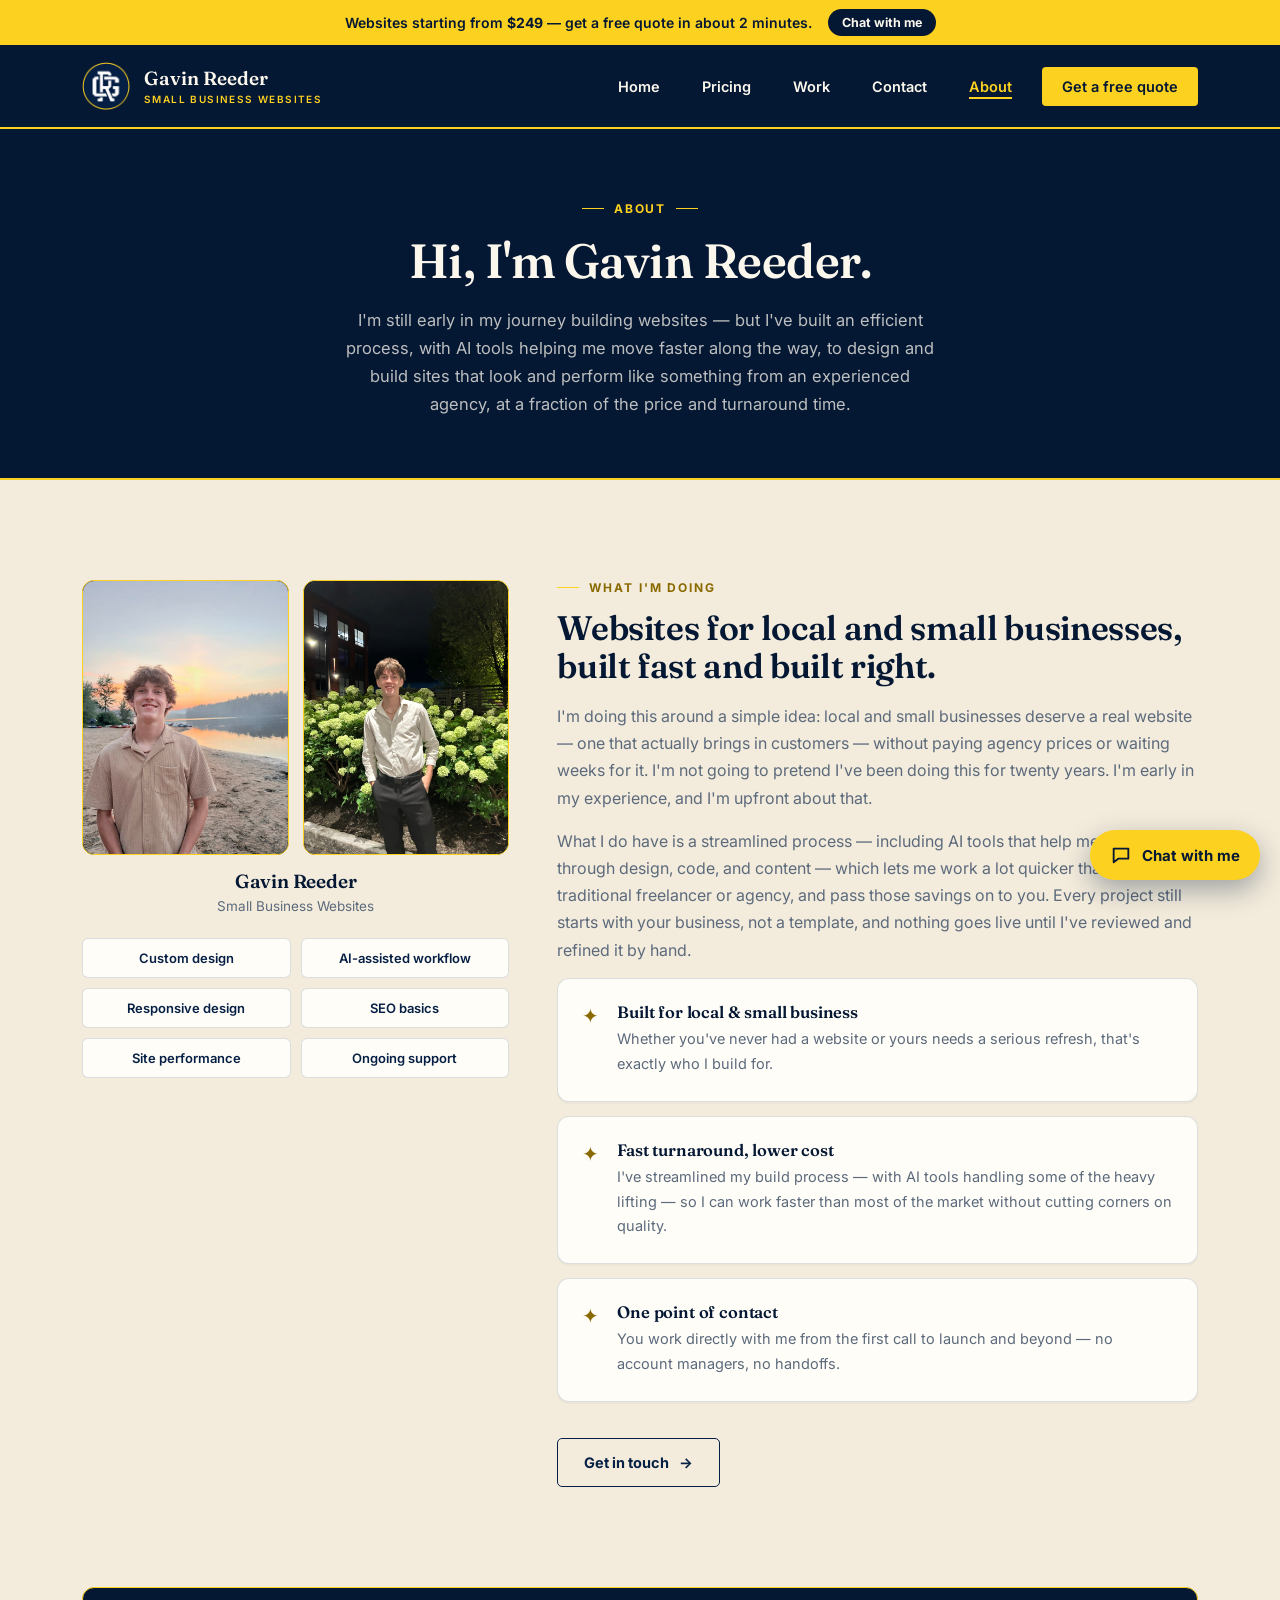
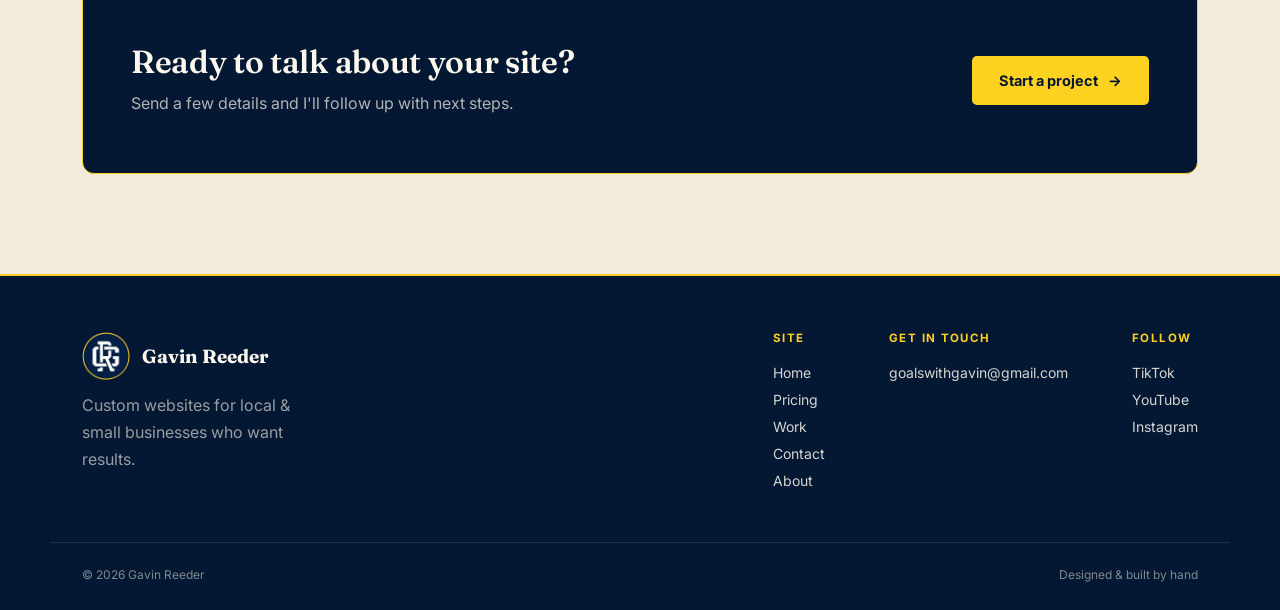
==== commit a30a1e84: "Add files via upload" ====
--- a/about.html
+++ b/about.html
@@ -21,6 +21,7 @@
 </head>
 <body>
 
+<div class="announce"><div class="wrap"><span>Websites starting from <strong>$249</strong> — get a free quote in about 2 minutes.</span><button type="button" class="announce-btn" data-open-chat>Chat with me</button></div></div>
 <nav class="site-nav">
   <div class="wrap">
     <a href="index.html" class="brand">
@@ -34,7 +35,7 @@
       <li><a href="work.html">Work</a></li>
       <li><a href="contact.html">Contact</a></li>
       <li><a href="about.html" aria-current="page">About</a></li>
-      <li><a href="contact.html" class="nav-cta">Start a project</a></li>
+      <li><a href="contact.html" class="nav-cta" data-open-chat>Get a free quote</a></li>
     </ul>
   </div>
 </nav>
@@ -116,7 +117,7 @@
         <h2>Ready to talk about your site?</h2>
         <p>Send a few details and I'll follow up with next steps.</p>
       </div>
-      <a href="contact.html" class="btn btn-primary">Start a project <span class="btn-arrow">→</span></a>
+      <a href="contact.html" class="btn btn-primary" data-open-chat>Start a project <span class="btn-arrow">→</span></a>
     </div>
   </div>
 </section>
@@ -155,5 +156,6 @@
 </footer>
 
 <script src="script.js"></script>
+<script src="chat.js"></script>
 </body>
 </html>
--- a/styles.css
+++ b/styles.css
@@ -445,3 +445,58 @@
 .price-card .btn{ align-self: flex-start; }
 .price-note{ text-align:center; margin: 30px auto 0; max-width: 620px; font-size: 14.5px; }
 .price-note a{ color: var(--navy); font-weight:600; text-decoration: underline; }
+
+/* ============================================
+   Announcement bar, hero split, chat widget
+   ============================================ */
+.announce{ background: var(--gold-2); color: var(--navy-2); font-family: var(--font-body); font-size: 14px; font-weight:600; }
+.announce .wrap{ display:flex; align-items:center; justify-content:center; gap:16px; padding-top:9px; padding-bottom:9px; flex-wrap:wrap; text-align:center; }
+.announce-btn{ background: var(--navy-2); color: var(--cream-2); border:0; border-radius: 999px; padding: 6px 14px; font: inherit; font-size:12.5px; font-weight:700; cursor:pointer; }
+.announce-btn:hover{ background: var(--navy); }
+.home-hero{ text-align:left; padding-top: 64px; }
+.hero-split{ display:grid; grid-template-columns: 1.15fr 0.85fr; gap: 56px; align-items:center; }
+@media (max-width: 900px){ .hero-split{ grid-template-columns: 1fr; gap: 36px; } }
+.home-hero .seal{ margin: 0 0 22px; width:104px; height:104px; }
+.home-hero .eyebrow.left{ justify-content:flex-start; }
+.home-hero h1{ margin: 16px 0 0; max-width: none; font-size: clamp(36px, 4.6vw, 56px); }
+.home-hero p.lead{ margin: 20px 0 0; max-width: 540px; }
+.hero-bullets{ margin: 22px 0 0; display:grid; grid-template-columns: 1fr 1fr; gap: 8px 22px; max-width: 540px; }
+@media (max-width: 520px){ .hero-bullets{ grid-template-columns: 1fr; } }
+.hero-bullets li{ position:relative; padding-left: 22px; color: var(--cream-2); font-size: 15px; font-weight:500; }
+.hero-bullets li::before{ content:"✓"; position:absolute; left:0; color: var(--gold-2); font-weight:700; }
+.home-hero .hero-actions{ justify-content:flex-start; }
+.hero-card{ background: var(--cream-2); color: var(--ink); border-radius: var(--radius); padding: 30px 28px; border-top: 4px solid var(--gold-2); box-shadow: 0 24px 50px rgba(0,0,0,0.35); }
+.hero-card h2{ font-size: 26px; color: var(--navy); }
+.hero-card p{ margin-top: 10px; font-size: 15px; }
+.hero-chips{ display:grid; gap: 10px; margin-top: 20px; }
+.hero-chips button{ font-family: var(--font-body); font-size: 15px; font-weight:600; color: var(--navy); background: #fff; border: 1.5px solid var(--border); border-radius: 10px; padding: 13px 16px; text-align:left; cursor:pointer; transition: border-color .15s, transform .15s; }
+.hero-chips button:hover{ border-color: var(--navy); transform: translateY(-1px); }
+.hero-card small{ display:block; margin-top: 14px; font-size: 12.5px; color: var(--muted); }
+.trust-bar{ margin-top: 56px; }
+
+.chat-launcher{ position: fixed; right: 20px; bottom: 20px; z-index: 300; display:flex; align-items:center; gap:10px; background: var(--gold-2); color: var(--navy-2); border:0; border-radius: 999px; padding: 14px 20px; font-family: var(--font-body); font-size: 15px; font-weight:700; cursor:pointer; box-shadow: 0 10px 28px rgba(4,23,51,0.35); }
+.chat-launcher:hover{ background: var(--gold-hover); }
+.chat-launcher.open span{ display:none; }
+.chat-panel{ position: fixed; right: 20px; bottom: 84px; z-index: 300; width: 380px; max-width: calc(100vw - 24px); height: 540px; max-height: calc(100vh - 110px); display:flex; flex-direction:column; background: var(--paper); border: 1px solid var(--border); border-radius: 16px; overflow:hidden; box-shadow: 0 24px 60px rgba(4,23,51,0.4); font-family: var(--font-body); }
+.chat-panel[hidden]{ display:none; }
+.chat-head{ display:flex; align-items:center; justify-content:space-between; gap:12px; background: var(--navy-2); color: var(--cream-2); padding: 14px 16px; border-bottom: 2px solid var(--gold-2); }
+.chat-head-text strong{ display:block; font-size: 15px; }
+.chat-head-text span{ font-size: 12px; color: rgba(251,247,237,0.7); }
+.chat-close{ background:none; border:0; color: var(--cream-2); font-size: 18px; cursor:pointer; padding: 4px 8px; }
+.chat-log{ flex:1; overflow-y:auto; padding: 16px; display:flex; flex-direction:column; gap: 10px; background: var(--cream-2); }
+.chat-msg{ max-width: 86%; padding: 10px 14px; border-radius: 14px; font-size: 14.5px; line-height:1.45; white-space: pre-wrap; word-wrap: break-word; }
+.chat-msg.bot{ align-self:flex-start; background: #fff; color: var(--ink); border: 1px solid var(--border); border-bottom-left-radius: 4px; }
+.chat-msg.user{ align-self:flex-end; background: var(--navy); color: var(--cream-2); border-bottom-right-radius: 4px; }
+.chat-chips{ display:flex; flex-wrap:wrap; gap: 8px; padding: 0 16px; background: var(--cream-2); }
+.chat-chips:not(:empty){ padding: 4px 16px 12px; }
+.chip{ font-family: var(--font-body); font-size: 13.5px; font-weight:600; color: var(--navy); background:#fff; border: 1.5px solid var(--navy); border-radius: 999px; padding: 8px 14px; cursor:pointer; text-decoration:none; }
+.chip:hover{ background: var(--gold-2); border-color: var(--gold-2); }
+.chip-link{ background: var(--gold-2); border-color: var(--gold-2); }
+.chat-form{ display:flex; gap: 8px; padding: 12px; border-top: 1px solid var(--border); background: var(--paper); }
+.chat-form input{ flex:1; font: inherit; font-size: 14.5px; padding: 11px 14px; border: 1.5px solid var(--border); border-radius: 10px; background:#fff; }
+.chat-form input:focus{ outline:none; border-color: var(--navy); }
+.chat-form button{ font: inherit; font-size: 14px; font-weight:700; background: var(--navy); color: var(--cream-2); border:0; border-radius: 10px; padding: 0 16px; cursor:pointer; }
+@media (max-width: 520px){
+  .chat-panel{ right: 8px; left: 8px; width:auto; max-width:none; bottom: 76px; height: calc(100vh - 100px); }
+  .chat-launcher{ right: 12px; bottom: 12px; }
+}
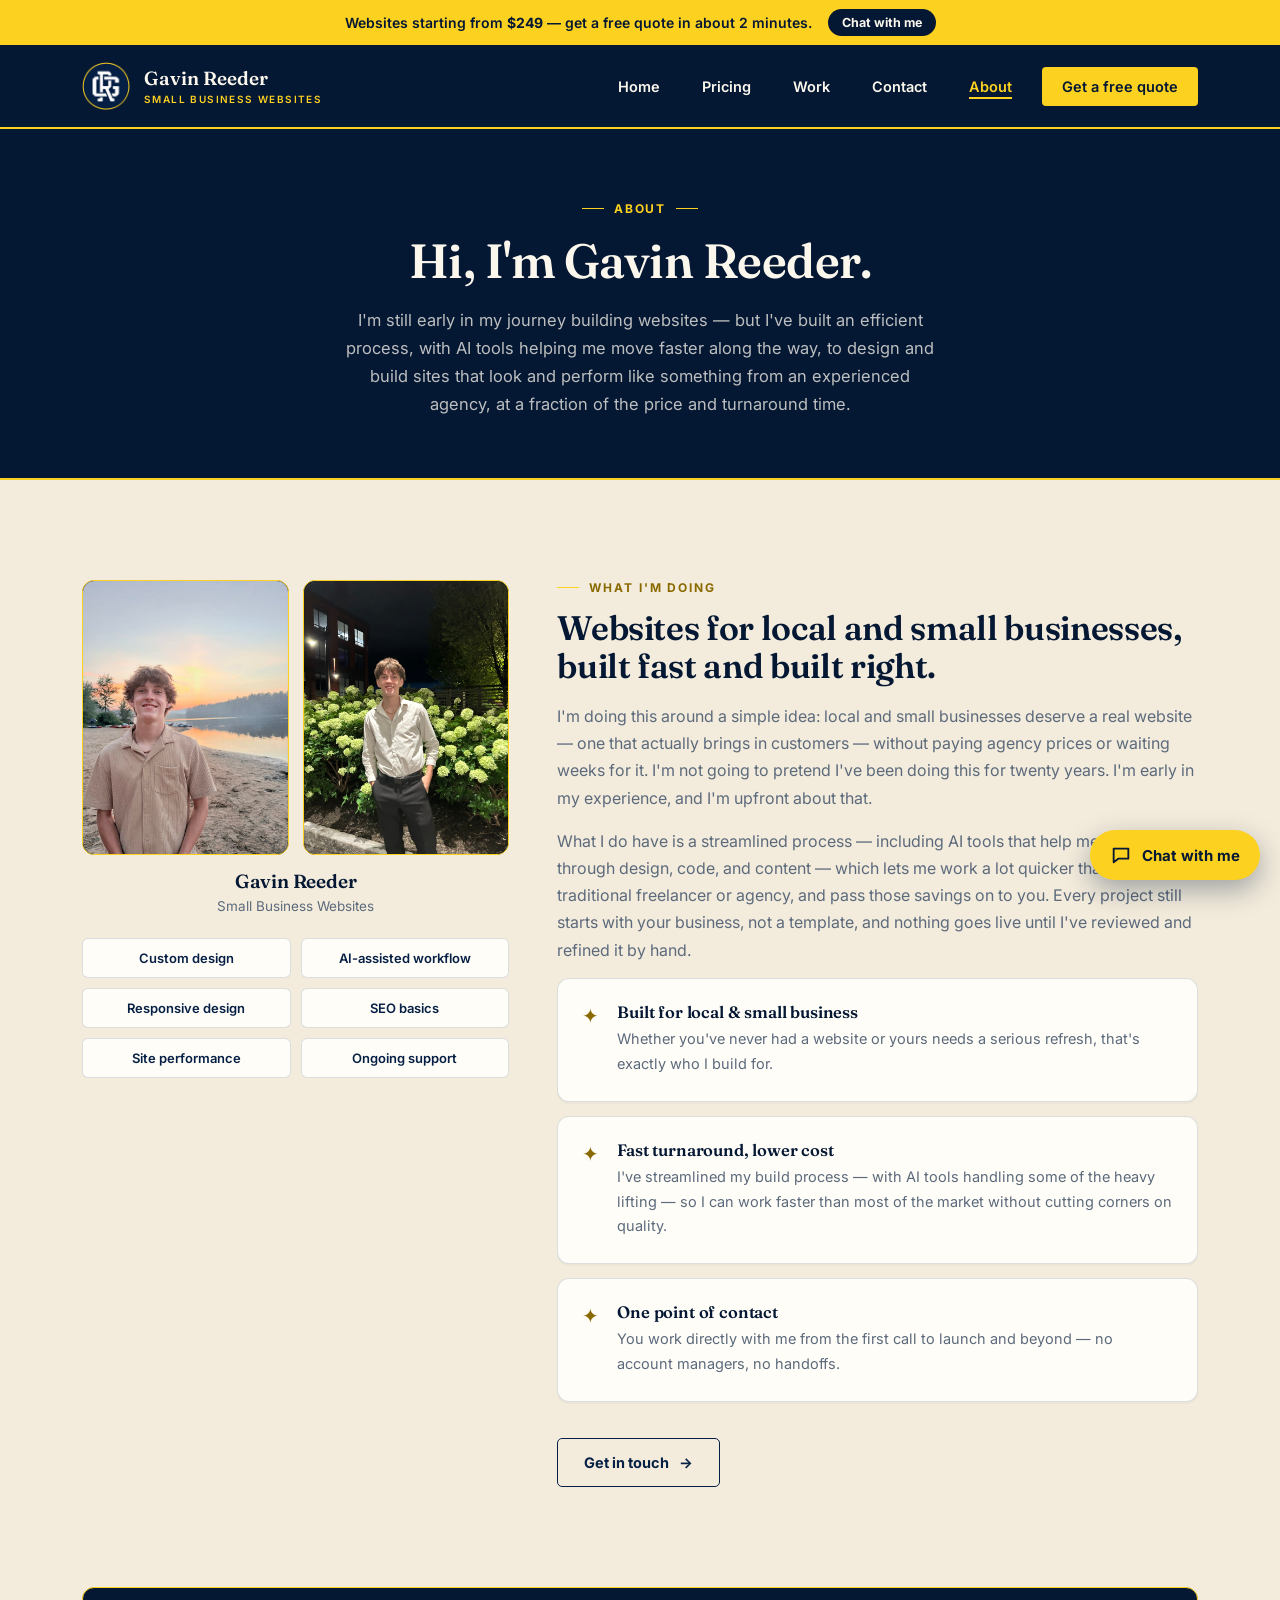
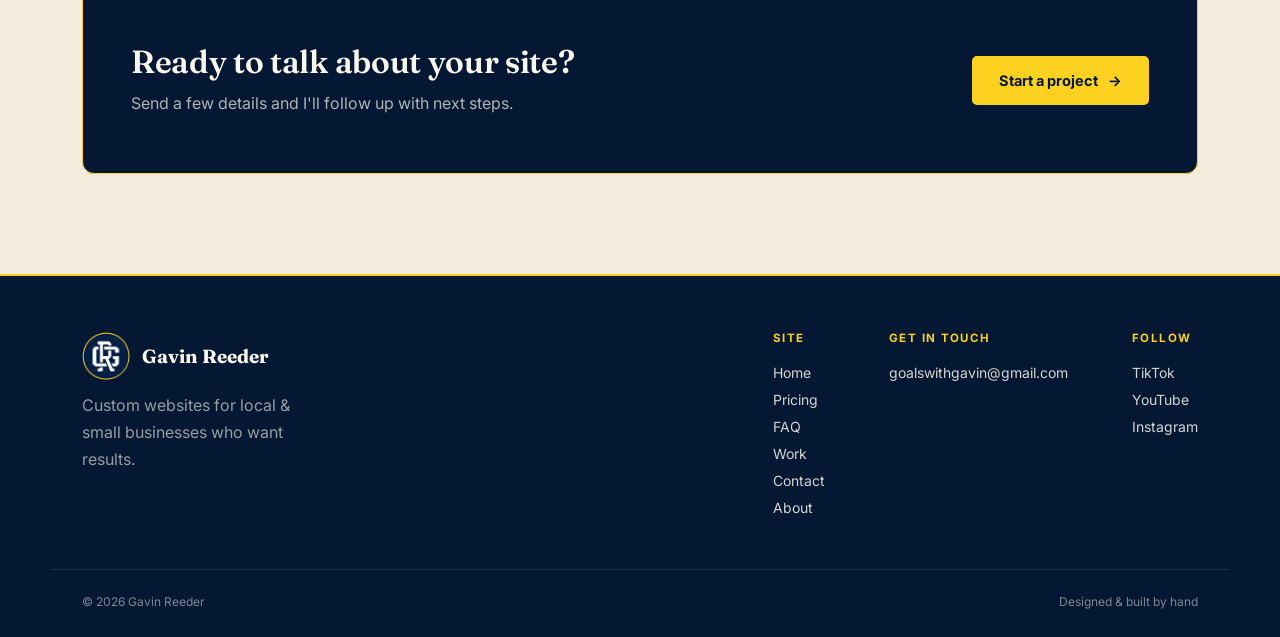
==== commit 6d18e70f: "Add files via upload" ====
--- a/about.html
+++ b/about.html
@@ -21,7 +21,7 @@
 </head>
 <body>
 
-<div class="announce"><div class="wrap"><span>Websites starting from <strong>$249</strong> — get a free quote in about 2 minutes.</span><button type="button" class="announce-btn" data-open-chat>Chat with me</button></div></div>
+<div class="announce"><div class="wrap"><span>Websites starting from <strong>$249</strong><span class="ann-extra"> — get a free quote in about 2 minutes.</span></span><button type="button" class="announce-btn" data-open-chat>Chat with me</button></div></div>
 <nav class="site-nav">
   <div class="wrap">
     <a href="index.html" class="brand">
@@ -133,6 +133,7 @@
         <h4>Site</h4>
         <a href="index.html">Home</a>
         <a href="pricing.html">Pricing</a>
+        <a href="index.html#faq">FAQ</a>
         <a href="work.html">Work</a>
         <a href="contact.html">Contact</a>
         <a href="about.html">About</a>
--- a/styles.css
+++ b/styles.css
@@ -154,16 +154,18 @@
 
 @media (max-width: 900px){
   .nav-links{
-    position: fixed; top: 82px; left:0; right:0; bottom:0;
+    position: absolute; top: 100%; left:0; right:0; z-index: 10;
+    max-height: calc(100vh - 90px);
     background: var(--navy-2);
     flex-direction: column; align-items: stretch;
     padding: 20px; gap: 4px;
-    transform: translateX(100%);
-    transition: transform 0.25s ease;
+    opacity: 0; visibility: hidden; transform: translateY(-8px);
+    transition: opacity 0.2s ease, transform 0.2s ease, visibility 0s linear 0.2s;
     overflow-y:auto;
     border-top: 1px solid rgba(255,255,255,0.1);
+    border-bottom: 2px solid var(--gold);
   }
-  .nav-links[data-mobile-open="true"]{ transform: translateX(0); }
+  .nav-links[data-mobile-open="true"]{ opacity:1; visibility:visible; transform:none; transition: opacity 0.2s ease, transform 0.2s ease, visibility 0s; }
   .nav-links > li{ width:100%; }
   .nav-links a{ width:100%; padding: 16px 12px; font-size:16px; }
   .nav-toggle{ display:flex; }
@@ -493,10 +495,23 @@
 .chip:hover{ background: var(--gold-2); border-color: var(--gold-2); }
 .chip-link{ background: var(--gold-2); border-color: var(--gold-2); }
 .chat-form{ display:flex; gap: 8px; padding: 12px; border-top: 1px solid var(--border); background: var(--paper); }
-.chat-form input{ flex:1; font: inherit; font-size: 14.5px; padding: 11px 14px; border: 1.5px solid var(--border); border-radius: 10px; background:#fff; }
+.chat-form input{ flex:1; font: inherit; font-size: 16px; /* 16px stops iOS zooming in on focus */ padding: 11px 14px; border: 1.5px solid var(--border); border-radius: 10px; background:#fff; }
 .chat-form input:focus{ outline:none; border-color: var(--navy); }
 .chat-form button{ font: inherit; font-size: 14px; font-weight:700; background: var(--navy); color: var(--cream-2); border:0; border-radius: 10px; padding: 0 16px; cursor:pointer; }
 @media (max-width: 520px){
   .chat-panel{ right: 8px; left: 8px; width:auto; max-width:none; bottom: 76px; height: calc(100vh - 100px); }
   .chat-launcher{ right: 12px; bottom: 12px; }
 }
+
+@media (max-width: 520px){ .announce .ann-extra{ display:none; } .announce .wrap{ flex-wrap:nowrap; } }
+
+/* FAQ */
+.faq-list{ max-width: 780px; margin: 44px auto 0; display:grid; gap: 12px; }
+.faq-item{ background: var(--paper); border: 1px solid var(--border); border-radius: var(--radius); }
+.faq-item summary{ list-style:none; cursor:pointer; padding: 18px 54px 18px 22px; position:relative; font-family: var(--font-display); font-weight:600; font-size: 17px; color: var(--navy); }
+.faq-item summary::-webkit-details-marker{ display:none; }
+.faq-item summary::after{ content:"+"; position:absolute; right:22px; top:50%; transform: translateY(-50%); font-family: var(--font-body); font-size: 24px; color: var(--gold-ink); transition: transform .2s; }
+.faq-item[open] summary::after{ content:"–"; }
+.faq-item p{ margin: 0; padding: 0 22px 20px; font-size: 15px; line-height: 1.6; }
+.faq-more{ text-align:center; margin-top: 28px; font-size: 15px; }
+.faq-more a{ color: var(--navy); font-weight:600; text-decoration: underline; }
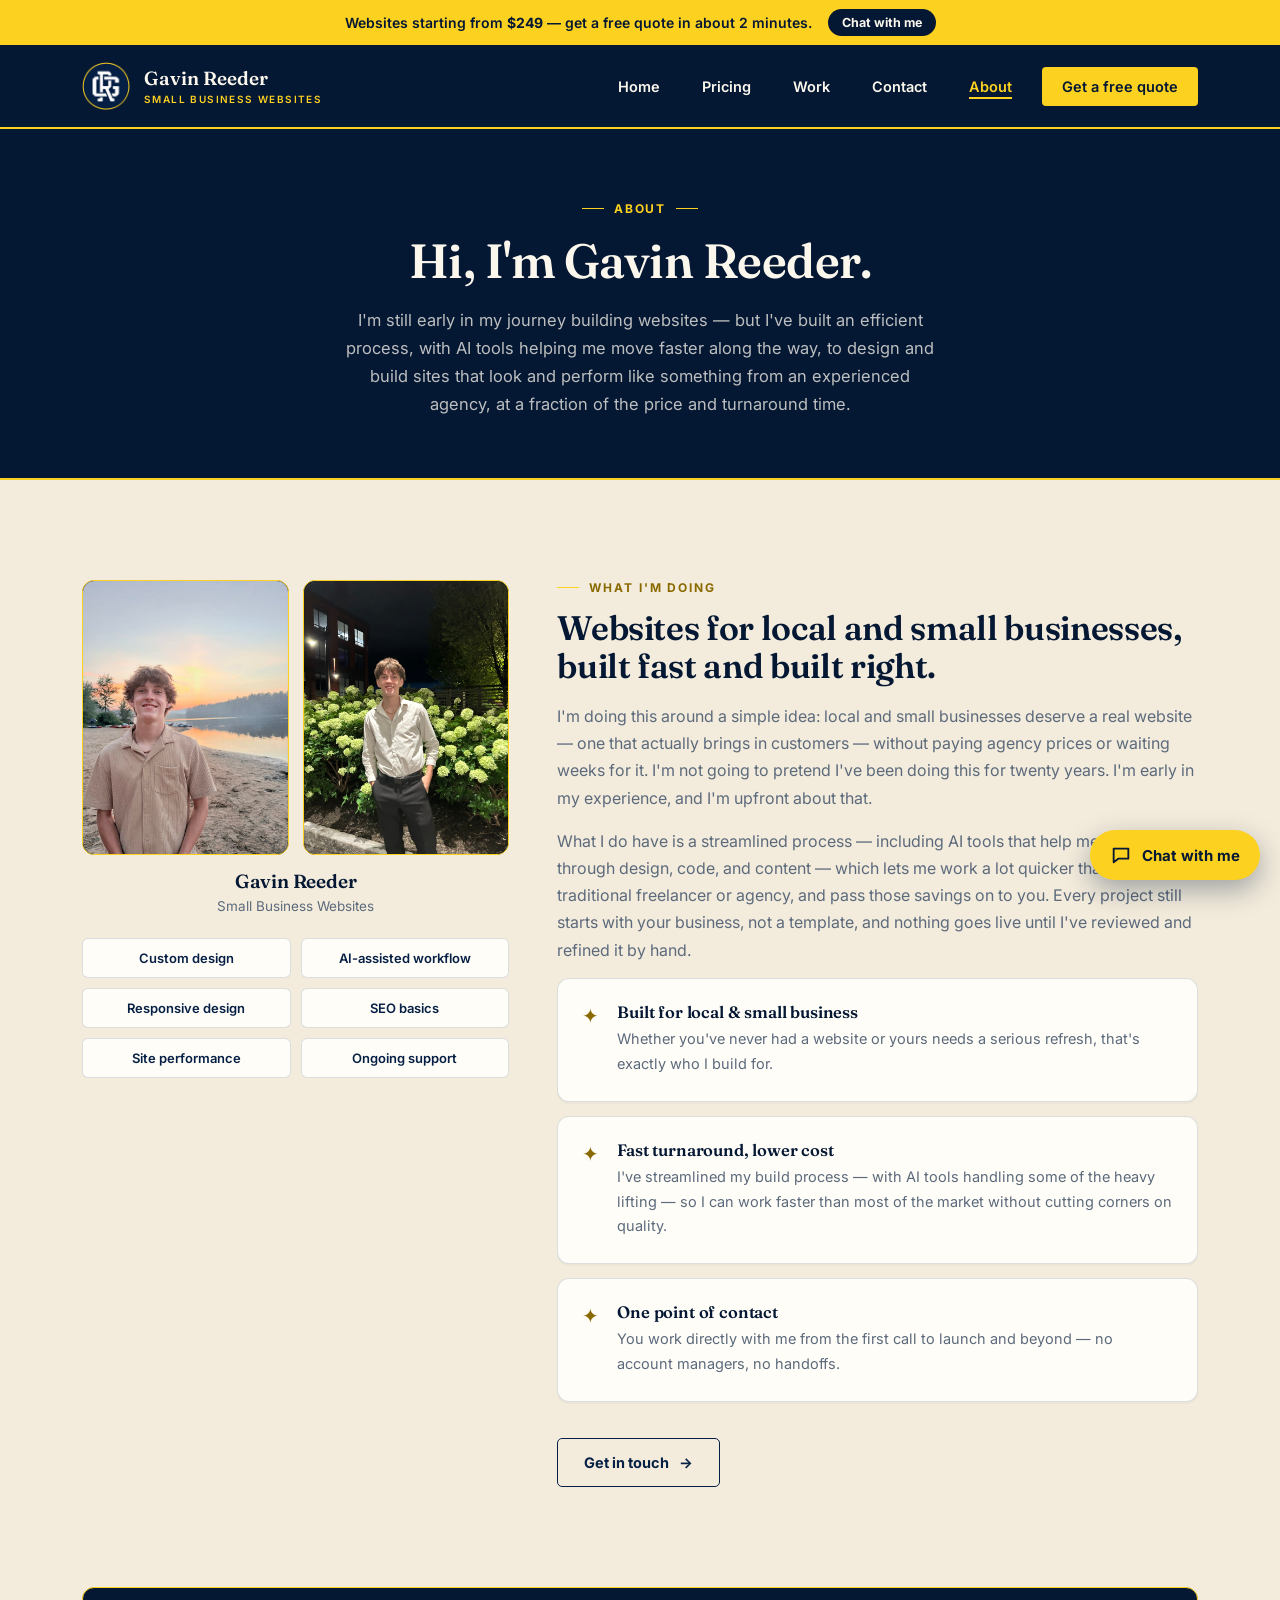
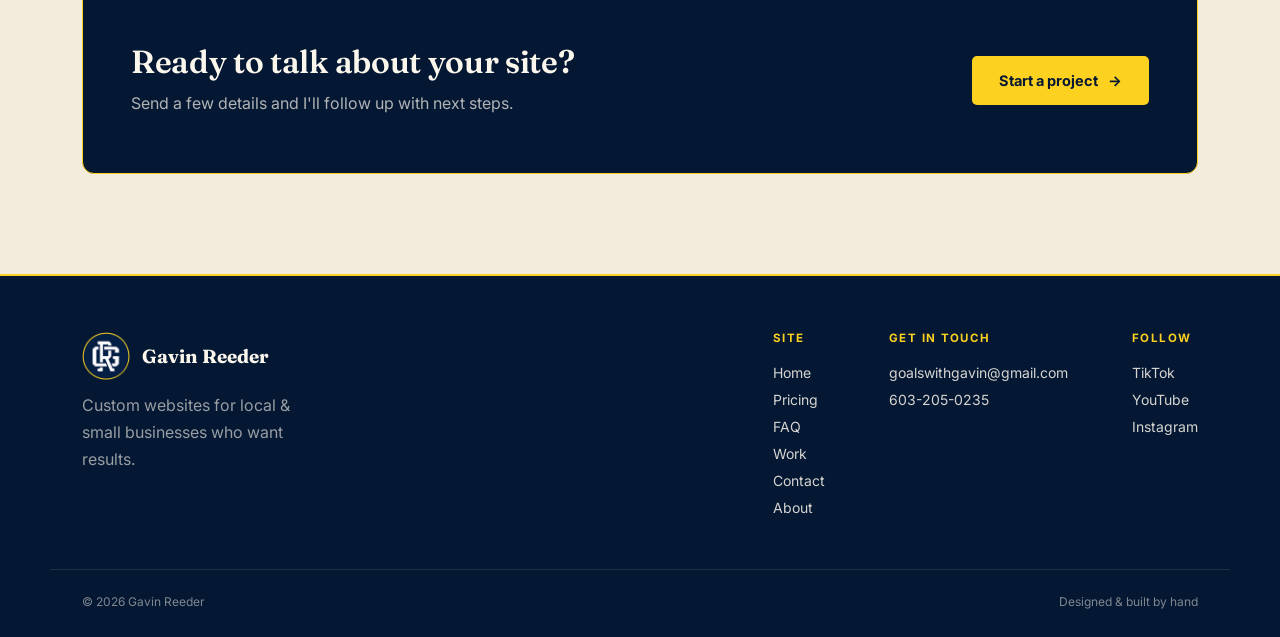
==== commit 305add6a: "Add files via upload" ====
--- a/about.html
+++ b/about.html
@@ -141,6 +141,7 @@
       <div class="footer-col">
         <h4>Get in touch</h4>
         <a href="mailto:goalswithgavin@gmail.com">goalswithgavin@gmail.com</a>
+        <a href="tel:+16032050235">603-205-0235</a>
       </div>
       <div class="footer-col">
         <h4>Follow</h4>
--- a/styles.css
+++ b/styles.css
@@ -515,3 +515,6 @@
 .faq-item p{ margin: 0; padding: 0 22px 20px; font-size: 15px; line-height: 1.6; }
 .faq-more{ text-align:center; margin-top: 28px; font-size: 15px; }
 .faq-more a{ color: var(--navy); font-weight:600; text-decoration: underline; }
+
+.hero-card .hero-call{ margin-top: 6px; font-size: 14px; color: var(--ink); }
+.hero-card .hero-call a{ color: var(--navy); font-weight:700; text-decoration: underline; }
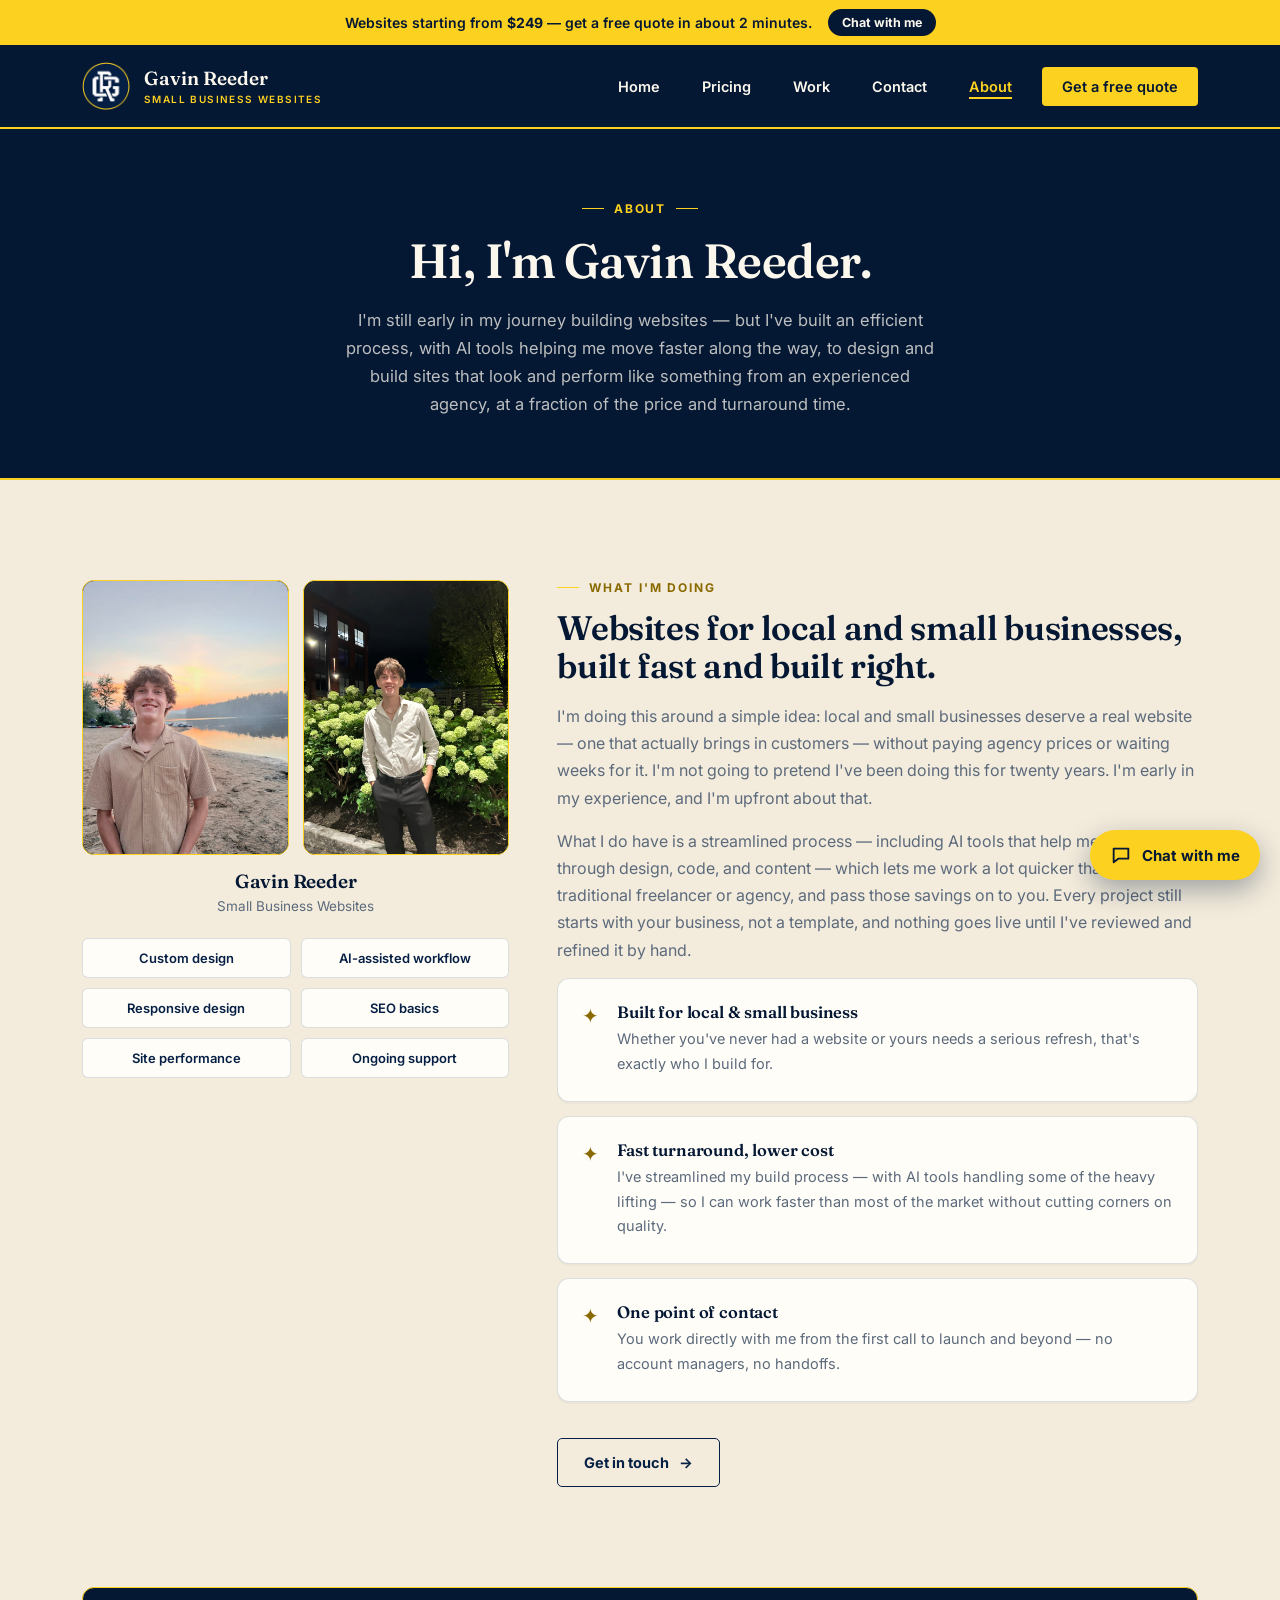
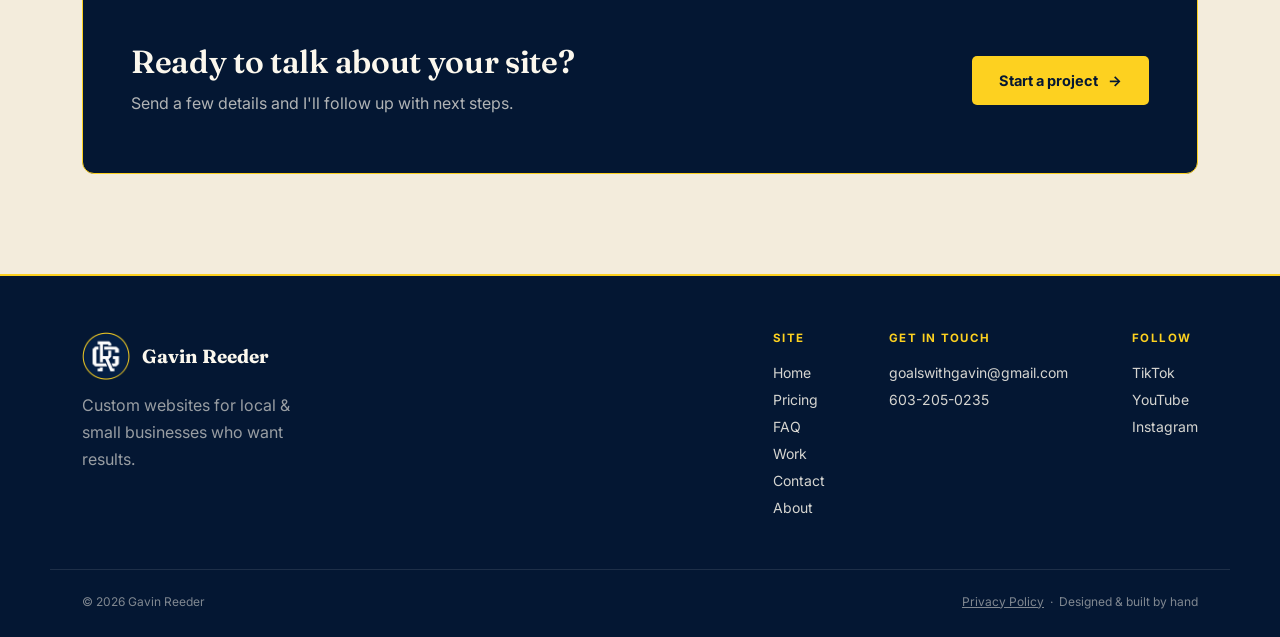
==== commit 960aacf8: "Add files via upload" ====
--- a/about.html
+++ b/about.html
@@ -153,7 +153,7 @@
   </div>
   <div class="wrap footer-bottom">
     <span>© <span data-year></span> Gavin Reeder</span>
-    <span>Designed &amp; built by hand</span>
+    <span><a href="privacy.html" style="text-decoration:underline;">Privacy Policy</a> &nbsp;·&nbsp; Designed &amp; built by hand</span>
   </div>
 </footer>
 
--- a/styles.css
+++ b/styles.css
@@ -518,3 +518,14 @@
 
 .hero-card .hero-call{ margin-top: 6px; font-size: 14px; color: var(--ink); }
 .hero-card .hero-call a{ color: var(--navy); font-weight:700; text-decoration: underline; }
+
+/* Legal pages */
+.legal{ max-width: 760px; }
+.legal h2{ font-size: 24px; margin-top: 40px; }
+.legal h3{ font-size: 17px; margin-top: 22px; color: var(--navy); }
+.legal p{ margin-top: 14px; font-size: 16px; line-height: 1.7; }
+.legal ul{ margin: 12px 0 0 0; padding-left: 22px; list-style: disc; }
+.legal li{ margin-top: 8px; font-size: 16px; line-height: 1.65; color: var(--muted); }
+.legal a{ color: var(--navy); font-weight:600; text-decoration: underline; }
+.chat-note{ padding: 0 14px 10px; font-size: 11.5px; color: var(--muted); background: var(--paper); text-align:center; }
+.chat-note a{ color: var(--navy); text-decoration: underline; }
